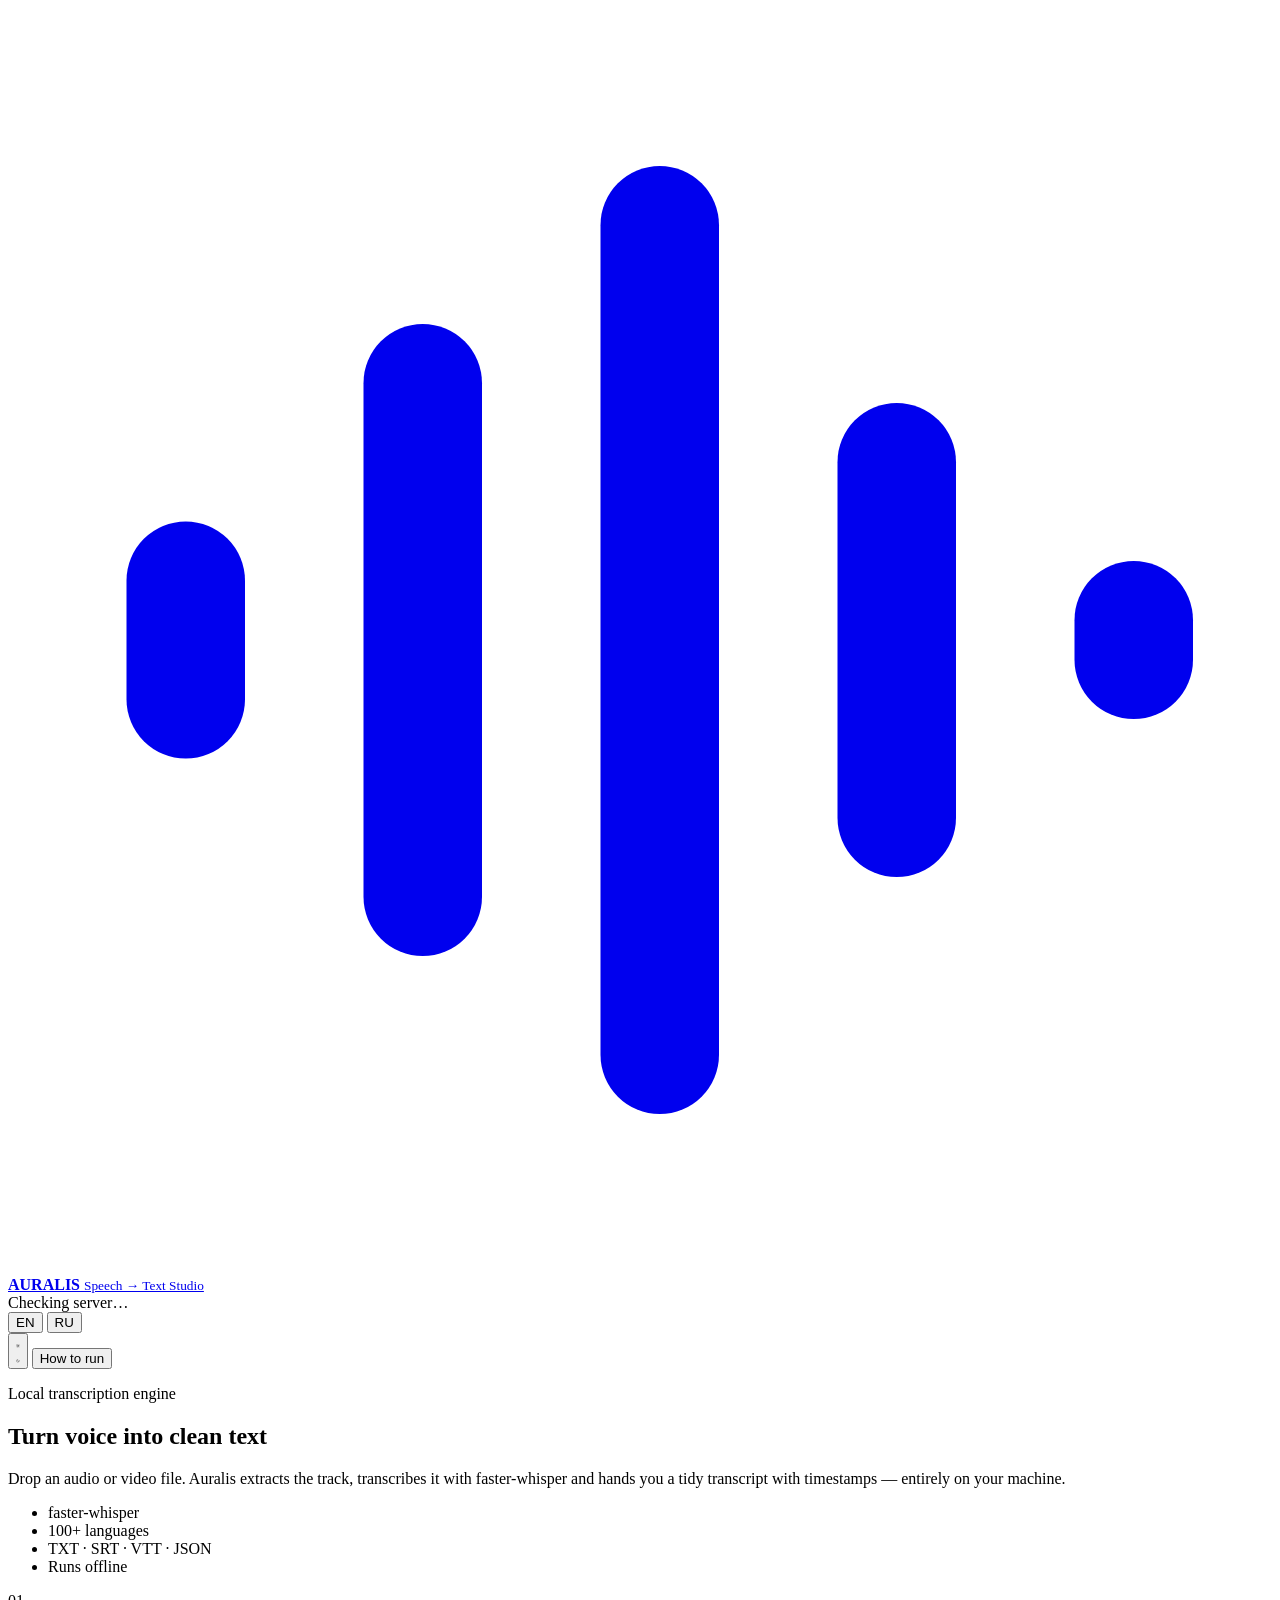
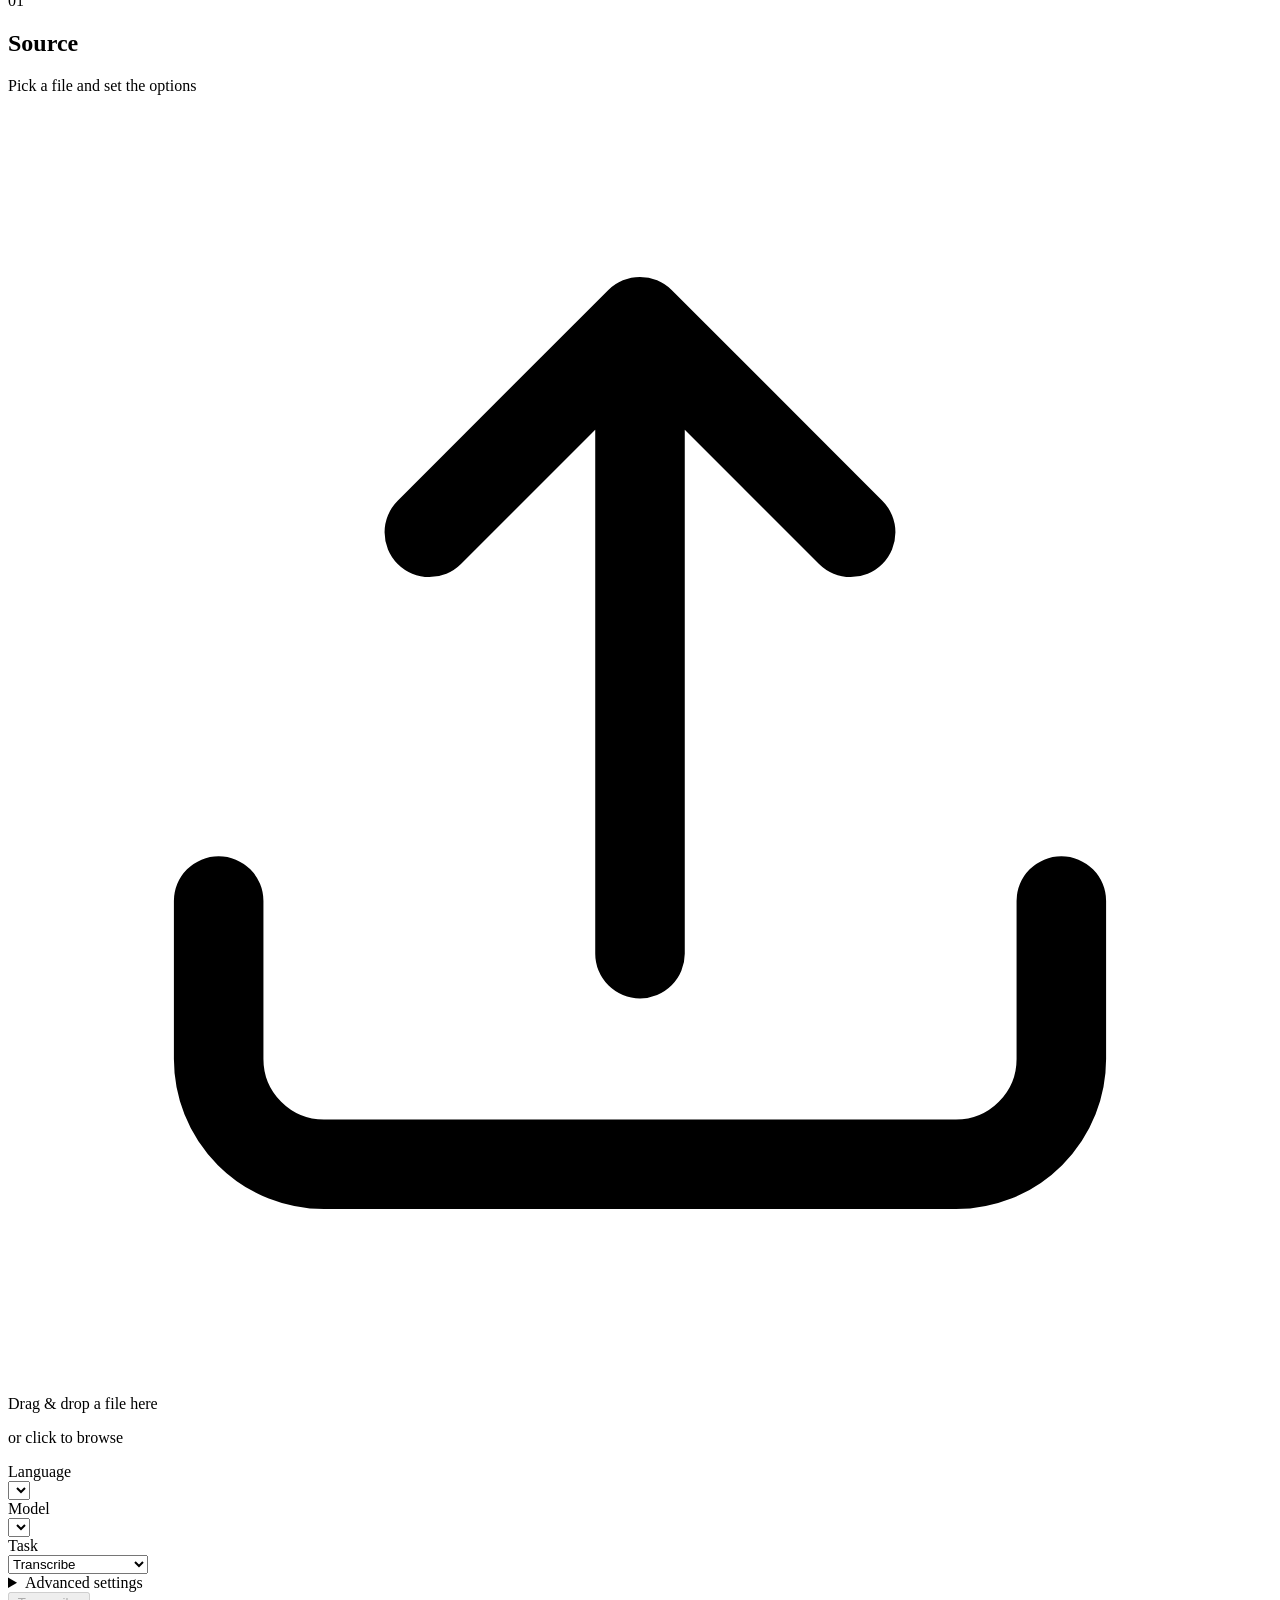
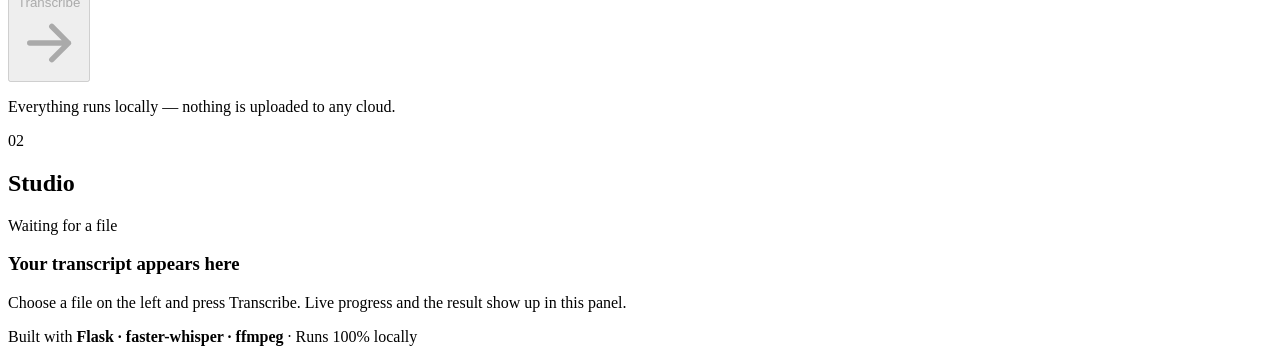
==== public/index.html @ 1bdb1c03 "Deployable layout: public/ static site + CORS + Dockerfile for the API - Move UI into public/ (index" ====
<!DOCTYPE html>
<html lang="en" data-theme="dark">
<head>
  <meta charset="utf-8">
  <meta name="viewport" content="width=device-width, initial-scale=1">
  <meta name="color-scheme" content="dark light">
  <meta name="description" content="Auralis — local audio & video to text studio powered by faster-whisper.">
  <title>Auralis · Speech → Text Studio</title>

  <link rel="icon" type="image/svg+xml" href="/favicon.svg">

  <link rel="preconnect" href="https://fonts.googleapis.com">
  <link rel="preconnect" href="https://fonts.gstatic.com" crossorigin>
  <link href="https://fonts.googleapis.com/css2?family=Sora:wght@400;500;600;700;800&family=Inter:wght@400;500;600&family=JetBrains+Mono:wght@400;500;600&display=swap" rel="stylesheet">

  <link rel="stylesheet" href="/css/styles.css">
</head>
<body>
  <!-- decorative background -->
  <div class="backdrop" aria-hidden="true">
    <div class="backdrop__aurora"></div>
    <div class="backdrop__grid"></div>
    <div class="backdrop__noise"></div>
  </div>

  <div class="app">
    <!-- ================= TOP BAR ================= -->
    <header class="topbar">
      <a class="brand" href="/" aria-label="Auralis home">
        <span class="brand__mark" aria-hidden="true">
          <svg viewBox="0 0 32 32" fill="none">
            <rect x="3"  y="13" width="3" height="6"  rx="1.5" fill="currentColor" class="eq e1"/>
            <rect x="9"  y="8"  width="3" height="16" rx="1.5" fill="currentColor" class="eq e2"/>
            <rect x="15" y="4"  width="3" height="24" rx="1.5" fill="currentColor" class="eq e3"/>
            <rect x="21" y="10" width="3" height="12" rx="1.5" fill="currentColor" class="eq e4"/>
            <rect x="27" y="14" width="3" height="4"  rx="1.5" fill="currentColor" class="eq e5"/>
          </svg>
        </span>
        <span class="brand__text">
          <strong>AURALIS</strong>
          <small data-i18n="brand.tag">Speech → Text Studio</small>
        </span>
      </a>

      <div class="topbar__right">
        <span class="status" id="statusPill" title="">
          <span class="status__dot" id="statusDot"></span>
          <span id="statusText" data-i18n="status.checking">Checking server…</span>
        </span>

        <div class="segment" role="group" aria-label="Interface language">
          <button type="button" class="segment__btn is-active" data-lang="en">EN</button>
          <button type="button" class="segment__btn" data-lang="ru">RU</button>
        </div>

        <button type="button" class="icon-btn" id="themeBtn" aria-label="Toggle theme" title="Theme">
          <svg viewBox="0 0 24 24" class="ico-sun" fill="none" stroke="currentColor" stroke-width="1.8" stroke-linecap="round" stroke-linejoin="round">
            <circle cx="12" cy="12" r="4"/><path d="M12 2v2M12 20v2M4.9 4.9l1.4 1.4M17.7 17.7l1.4 1.4M2 12h2M20 12h2M4.9 19.1l1.4-1.4M17.7 6.3l1.4-1.4"/>
          </svg>
          <svg viewBox="0 0 24 24" class="ico-moon" fill="none" stroke="currentColor" stroke-width="1.8" stroke-linecap="round" stroke-linejoin="round">
            <path d="M21 12.8A9 9 0 1 1 11.2 3a7 7 0 0 0 9.8 9.8z"/>
          </svg>
        </button>

        <button type="button" class="ghost-btn" id="helpBtn" data-i18n="action.help">How to run</button>
      </div>
    </header>

    <!-- ================= HERO ================= -->
    <section class="hero">
      <div class="hero__copy">
        <p class="hero__eyebrow" data-i18n="hero.eyebrow">Local transcription engine</p>
        <h1 class="hero__title">
          <span data-i18n="hero.line1">Turn voice into</span>
          <span class="grad" data-i18n="hero.line2">clean text</span>
        </h1>
        <p class="hero__sub" data-i18n="hero.sub">
          Drop an audio or video file. Auralis extracts the track, transcribes it with
          faster-whisper and hands you a tidy transcript with timestamps — entirely on
          your machine.
        </p>
      </div>
      <ul class="hero__tags">
        <li class="tag"><span class="tag__dot"></span><span data-i18n="hero.tag1">faster-whisper</span></li>
        <li class="tag"><span class="tag__dot"></span><span data-i18n="hero.tag2">100+ languages</span></li>
        <li class="tag"><span class="tag__dot"></span><span data-i18n="hero.tag3">TXT · SRT · VTT · JSON</span></li>
        <li class="tag"><span class="tag__dot"></span><span data-i18n="hero.tag4">Runs offline</span></li>
      </ul>
    </section>

    <!-- ================= WORKSPACE ================= -->
    <main class="workspace">
      <!-- ---------- SOURCE ---------- -->
      <section class="card card--source" aria-labelledby="sourceTitle">
        <div class="card__head">
          <span class="step-badge">01</span>
          <div>
            <h2 id="sourceTitle" data-i18n="source.title">Source</h2>
            <p class="card__sub" data-i18n="source.sub">Pick a file and set the options</p>
          </div>
        </div>

        <div class="dropzone" id="dropzone" role="button" tabindex="0"
             aria-label="Upload audio or video" data-i18n-aria="drop.aria">
          <div class="dropzone__icon" aria-hidden="true">
            <svg viewBox="0 0 24 24" fill="none" stroke="currentColor" stroke-width="1.7" stroke-linecap="round" stroke-linejoin="round">
              <path d="M12 16V4M12 4l-4 4M12 4l4 4"/>
              <path d="M4 15v3a2 2 0 0 0 2 2h12a2 2 0 0 0 2-2v-3"/>
            </svg>
          </div>
          <p class="dropzone__title" data-i18n="drop.title">Drag &amp; drop a file here</p>
          <p class="dropzone__hint" data-i18n="drop.hint">or click to browse</p>
          <p class="dropzone__formats" id="formatsLine"></p>
          <input type="file" id="fileInput" hidden>
        </div>

        <!-- file chip -->
        <div class="filechip" id="fileChip" hidden>
          <span class="filechip__ext" id="fileExt">FILE</span>
          <span class="filechip__meta">
            <strong id="fileName">—</strong>
            <small id="fileSize">—</small>
          </span>
          <button type="button" class="filechip__remove" id="fileRemove" aria-label="Remove file">×</button>
        </div>

        <!-- waveform preview (real client-side decode) -->
        <figure class="waveform" id="waveform" hidden>
          <canvas id="waveCanvas" height="72"></canvas>
          <figcaption id="waveCaption" data-i18n="wave.caption">Audio preview</figcaption>
        </figure>

        <!-- options -->
        <div class="options">
          <div class="field">
            <label for="langSelect" data-i18n="field.language">Language</label>
            <div class="select-wrap">
              <select id="langSelect" class="select"></select>
            </div>
          </div>

          <div class="field">
            <label for="modelSelect" data-i18n="field.model">Model</label>
            <div class="select-wrap">
              <select id="modelSelect" class="select"></select>
            </div>
          </div>

          <div class="field field--full">
            <label for="taskSelect" data-i18n="field.task">Task</label>
            <div class="select-wrap">
              <select id="taskSelect" class="select">
                <option value="transcribe" data-i18n="task.transcribe">Transcribe</option>
                <option value="translate" data-i18n="task.translate">Translate to English</option>
              </select>
            </div>
          </div>

          <details class="advanced" id="advanced">
            <summary data-i18n="field.advanced">Advanced settings</summary>
            <div class="advanced__body">
              <label class="switch">
                <input type="checkbox" id="optVad" checked>
                <span class="switch__ui" aria-hidden="true"></span>
                <span class="switch__label">
                  <strong data-i18n="opt.vad">Voice activity filter</strong>
                  <small data-i18n="opt.vadHint">Skip silence for cleaner results</small>
                </span>
              </label>

              <label class="switch">
                <input type="checkbox" id="optWords">
                <span class="switch__ui" aria-hidden="true"></span>
                <span class="switch__label">
                  <strong data-i18n="opt.words">Word-level timestamps</strong>
                  <small data-i18n="opt.wordsHint">Precise timing for each word</small>
                </span>
              </label>

              <div class="field field--full advanced__field">
                <label for="optBatch" data-i18n="opt.batch">Batch size</label>
                <div class="select-wrap">
                  <select id="optBatch" class="select">
                    <option value="16">16 · fastest</option>
                    <option value="8" selected>8 · balanced</option>
                    <option value="4">4 · light</option>
                    <option value="0" data-i18n="opt.batchOff">Off · sequential</option>
                  </select>
                </div>
                <small class="field__hint" data-i18n="opt.batchHint">Batched inference speeds up long files</small>
              </div>
            </div>
          </details>
        </div>

        <button type="button" class="btn btn--primary" id="startBtn" disabled>
          <span data-i18n="action.start">Transcribe</span>
          <svg viewBox="0 0 24 24" fill="none" stroke="currentColor" stroke-width="2" stroke-linecap="round" stroke-linejoin="round"><path d="M5 12h14M13 6l6 6-6 6"/></svg>
        </button>
        <p class="card__note" data-i18n="source.note">Everything runs locally — nothing is uploaded to any cloud.</p>
      </section>

      <!-- ---------- STUDIO ---------- -->
      <section class="card card--studio" aria-labelledby="studioTitle">
        <div class="card__head">
          <span class="step-badge">02</span>
          <div>
            <h2 id="studioTitle" data-i18n="studio.title">Studio</h2>
            <p class="card__sub" id="studioSub" data-i18n="studio.idle">Waiting for a file</p>
          </div>
          <span class="card__badge" id="langBadge" hidden></span>
        </div>

        <!-- empty state -->
        <div class="state state--empty" id="stateEmpty">
          <div class="bars" aria-hidden="true"><i></i><i></i><i></i><i></i><i></i><i></i><i></i><i></i><i></i></div>
          <h3 data-i18n="empty.title">Your transcript appears here</h3>
          <p data-i18n="empty.sub">Choose a file on the left and press Transcribe. Live progress and the result show up in this panel.</p>
        </div>

        <!-- progress state -->
        <div class="state state--progress" id="stateProgress" hidden>
          <div class="stepper" id="stepper">
            <div class="stepper__item" data-stage="extracting">
              <span class="stepper__dot"></span><span data-i18n="step.extract">Extract audio</span>
            </div>
            <div class="stepper__item" data-stage="loading">
              <span class="stepper__dot"></span><span data-i18n="step.load">Load model</span>
            </div>
            <div class="stepper__item" data-stage="transcribing">
              <span class="stepper__dot"></span><span data-i18n="step.transcribe">Transcribe</span>
            </div>
          </div>

          <div class="progress__head">
            <span class="progress__pct" id="progressPct">0<small>%</small></span>
            <span class="progress__status" id="progressStatus">…</span>
          </div>
          <div class="progress__bar"><span id="progressFill"></span></div>

          <div class="progress__meta" id="progressMeta"></div>

          <div class="live" aria-hidden="true"><i></i><i></i><i></i><i></i><i></i><i></i><i></i><i></i><i></i><i></i><i></i><i></i></div>

          <button type="button" class="btn btn--danger" id="cancelBtn">
            <svg viewBox="0 0 24 24" fill="none" stroke="currentColor" stroke-width="2" stroke-linecap="round"><path d="M6 6l12 12M18 6L6 18"/></svg>
            <span data-i18n="action.cancel">Cancel</span>
          </button>
        </div>

        <!-- error state -->
        <div class="state state--error" id="stateError" hidden>
          <div class="state__icon" aria-hidden="true">
            <svg viewBox="0 0 24 24" fill="none" stroke="currentColor" stroke-width="1.8" stroke-linecap="round" stroke-linejoin="round">
              <path d="M12 9v4M12 17h.01"/><path d="M10.3 3.9 1.8 18a2 2 0 0 0 1.7 3h17a2 2 0 0 0 1.7-3L13.7 3.9a2 2 0 0 0-3.4 0z"/>
            </svg>
          </div>
          <h3 data-i18n="err.title">Something went wrong</h3>
          <p id="errorMessage">—</p>
          <details class="error__details" id="errorDetails" hidden>
            <summary data-i18n="err.details">Technical details</summary>
            <pre id="errorDetail"></pre>
          </details>
          <button type="button" class="btn btn--ghost" id="retryBtn">
            <svg viewBox="0 0 24 24" fill="none" stroke="currentColor" stroke-width="2" stroke-linecap="round" stroke-linejoin="round"><path d="M3 12a9 9 0 1 0 3-6.7L3 8"/><path d="M3 3v5h5"/></svg>
            <span data-i18n="action.retry">Try again</span>
          </button>
        </div>

        <!-- result state -->
        <div class="state state--result" id="stateResult" hidden>
          <div class="result__stats" id="resultStats"></div>

          <div class="tabs" role="tablist">
            <button type="button" class="tab is-active" role="tab" data-tab="text" data-i18n="tab.text">Text</button>
            <button type="button" class="tab" role="tab" data-tab="timeline" data-i18n="tab.timeline">Timeline</button>
          </div>

          <div class="tabpanes">
            <div class="pane" id="paneText" role="tabpanel"><div class="transcript" id="transcriptText"></div></div>
            <div class="pane" id="paneTimeline" role="tabpanel" hidden><div class="timeline" id="transcriptTimeline"></div></div>
          </div>

          <div class="result__actions">
            <button type="button" class="btn btn--primary" id="copyBtn">
              <svg viewBox="0 0 24 24" fill="none" stroke="currentColor" stroke-width="1.9" stroke-linecap="round" stroke-linejoin="round"><rect x="9" y="9" width="11" height="11" rx="2.5"/><path d="M5 15V5a2 2 0 0 1 2-2h10"/></svg>
              <span data-i18n="action.copy">Copy text</span>
            </button>

            <div class="menu" id="downloadMenu">
              <button type="button" class="btn btn--outline" id="downloadBtn" aria-expanded="false" aria-haspopup="true">
                <svg viewBox="0 0 24 24" fill="none" stroke="currentColor" stroke-width="1.9" stroke-linecap="round" stroke-linejoin="round"><path d="M12 3v12M12 15l-4-4M12 15l4-4"/><path d="M4 17v2a2 2 0 0 0 2 2h12a2 2 0 0 0 2-2v-2"/></svg>
                <span data-i18n="action.download">Download</span>
                <svg class="menu__caret" viewBox="0 0 24 24" fill="none" stroke="currentColor" stroke-width="2" stroke-linecap="round" stroke-linejoin="round"><path d="M6 9l6 6 6-6"/></svg>
              </button>
              <div class="menu__list" role="menu" id="downloadList">
                <button type="button" class="menu__item" data-format="txt" role="menuitem"><span>TXT</span><small data-i18n="fmt.txt">Plain text</small></button>
                <button type="button" class="menu__item" data-format="srt" role="menuitem"><span>SRT</span><small data-i18n="fmt.srt">Subtitles</small></button>
                <button type="button" class="menu__item" data-format="vtt" role="menuitem"><span>VTT</span><small data-i18n="fmt.vtt">Web subtitles</small></button>
                <button type="button" class="menu__item" data-format="json" role="menuitem"><span>JSON</span><small data-i18n="fmt.json">Full data</small></button>
              </div>
            </div>

            <button type="button" class="btn btn--ghost" id="newBtn">
              <svg viewBox="0 0 24 24" fill="none" stroke="currentColor" stroke-width="1.9" stroke-linecap="round" stroke-linejoin="round"><path d="M12 5v14M5 12h14"/></svg>
              <span data-i18n="action.new">New file</span>
            </button>
          </div>
        </div>
      </section>
    </main>

    <footer class="footer">
      <span data-i18n="footer.built">Built with</span>
      <strong>Flask · faster-whisper · ffmpeg</strong>
      <span class="footer__sep">·</span>
      <span data-i18n="footer.local">Runs 100% locally</span>
    </footer>
  </div>

  <!-- toasts -->
  <div class="toasts" id="toasts" aria-live="polite" aria-atomic="false"></div>

  <!-- help modal -->
  <div class="modal" id="helpModal" hidden>
    <div class="modal__overlay" data-close></div>
    <div class="modal__card" role="dialog" aria-modal="true" aria-labelledby="helpTitle">
      <div class="modal__head">
        <h3 id="helpTitle" data-i18n="help.title">Quick start</h3>
        <button type="button" class="icon-btn" data-close aria-label="Close">×</button>
      </div>
      <div class="modal__body">
        <h4 data-i18n="help.reqTitle">Requirements</h4>
        <p data-i18n="help.req">Python 3.9+ and ffmpeg available on PATH.</p>

        <h4 data-i18n="help.installTitle">1 · Install dependencies</h4>
        <pre><code>pip install -r requirements.txt</code></pre>

        <h4 data-i18n="help.ffmpegTitle">2 · Install ffmpeg</h4>
        <pre><code>Windows : https://www.gyan.dev/ffmpeg/builds/
macOS   : brew install ffmpeg
Linux   : sudo apt install ffmpeg</code></pre>

        <h4 data-i18n="help.runTitle">3 · Run</h4>
        <pre><code>python app.py</code></pre>
        <p data-i18n="help.run">Then open http://127.0.0.1:5000 in your browser. You can also run app.py directly from PyCharm.</p>

        <h4 data-i18n="help.notesTitle">Notes</h4>
        <p data-i18n="help.notes">The Whisper model downloads automatically on first use. large-v3 is the most accurate but the heaviest. Set AURALIS_DEVICE=cuda to use a GPU.</p>
      </div>
    </div>
  </div>

  <script>
    // Auralis client configuration.
    //   ""          -> same server as the frontend (local run: python app.py)
    //   "https://…" -> your remote Flask API when the UI is hosted on
    //                  Cloudflare Pages (see README → Deployment)
    window.AURALIS = { apiBase: "" };
  </script>
  <script src="/js/app.js"></script>
</body>
</html>
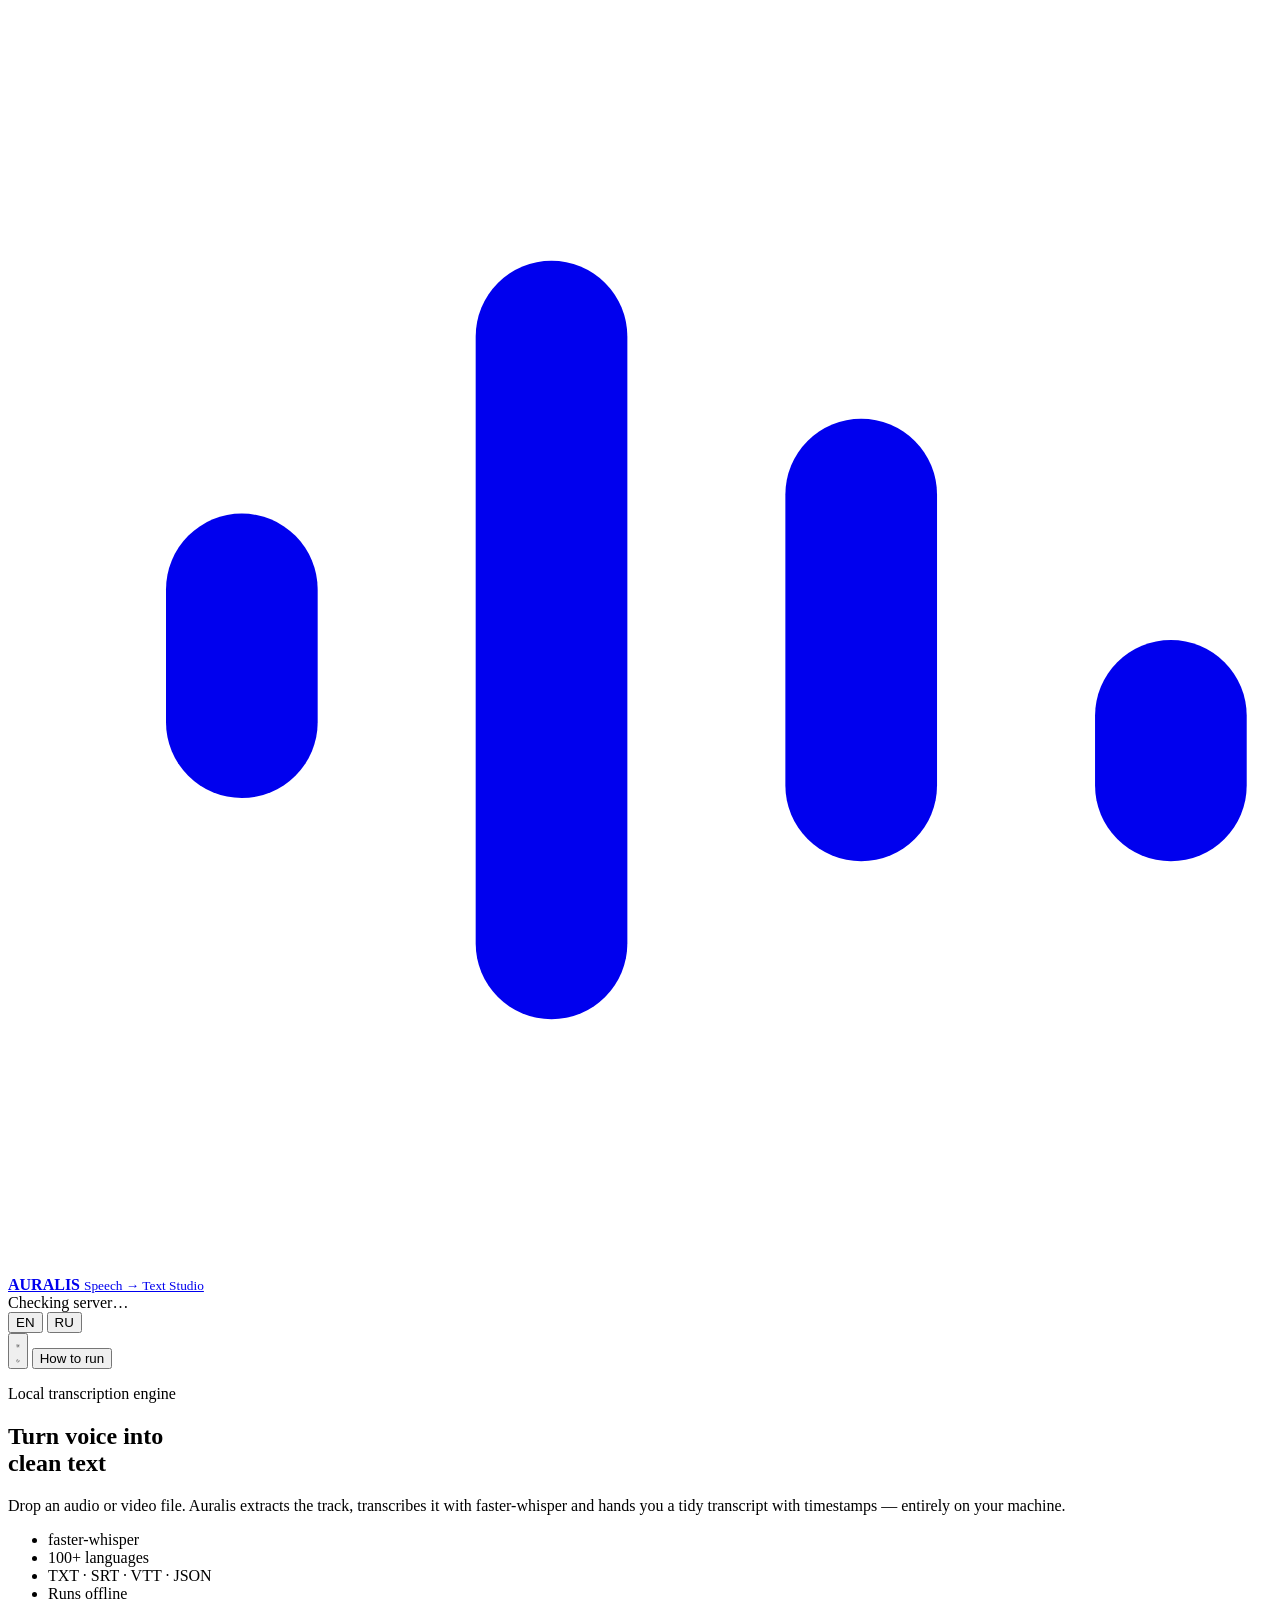
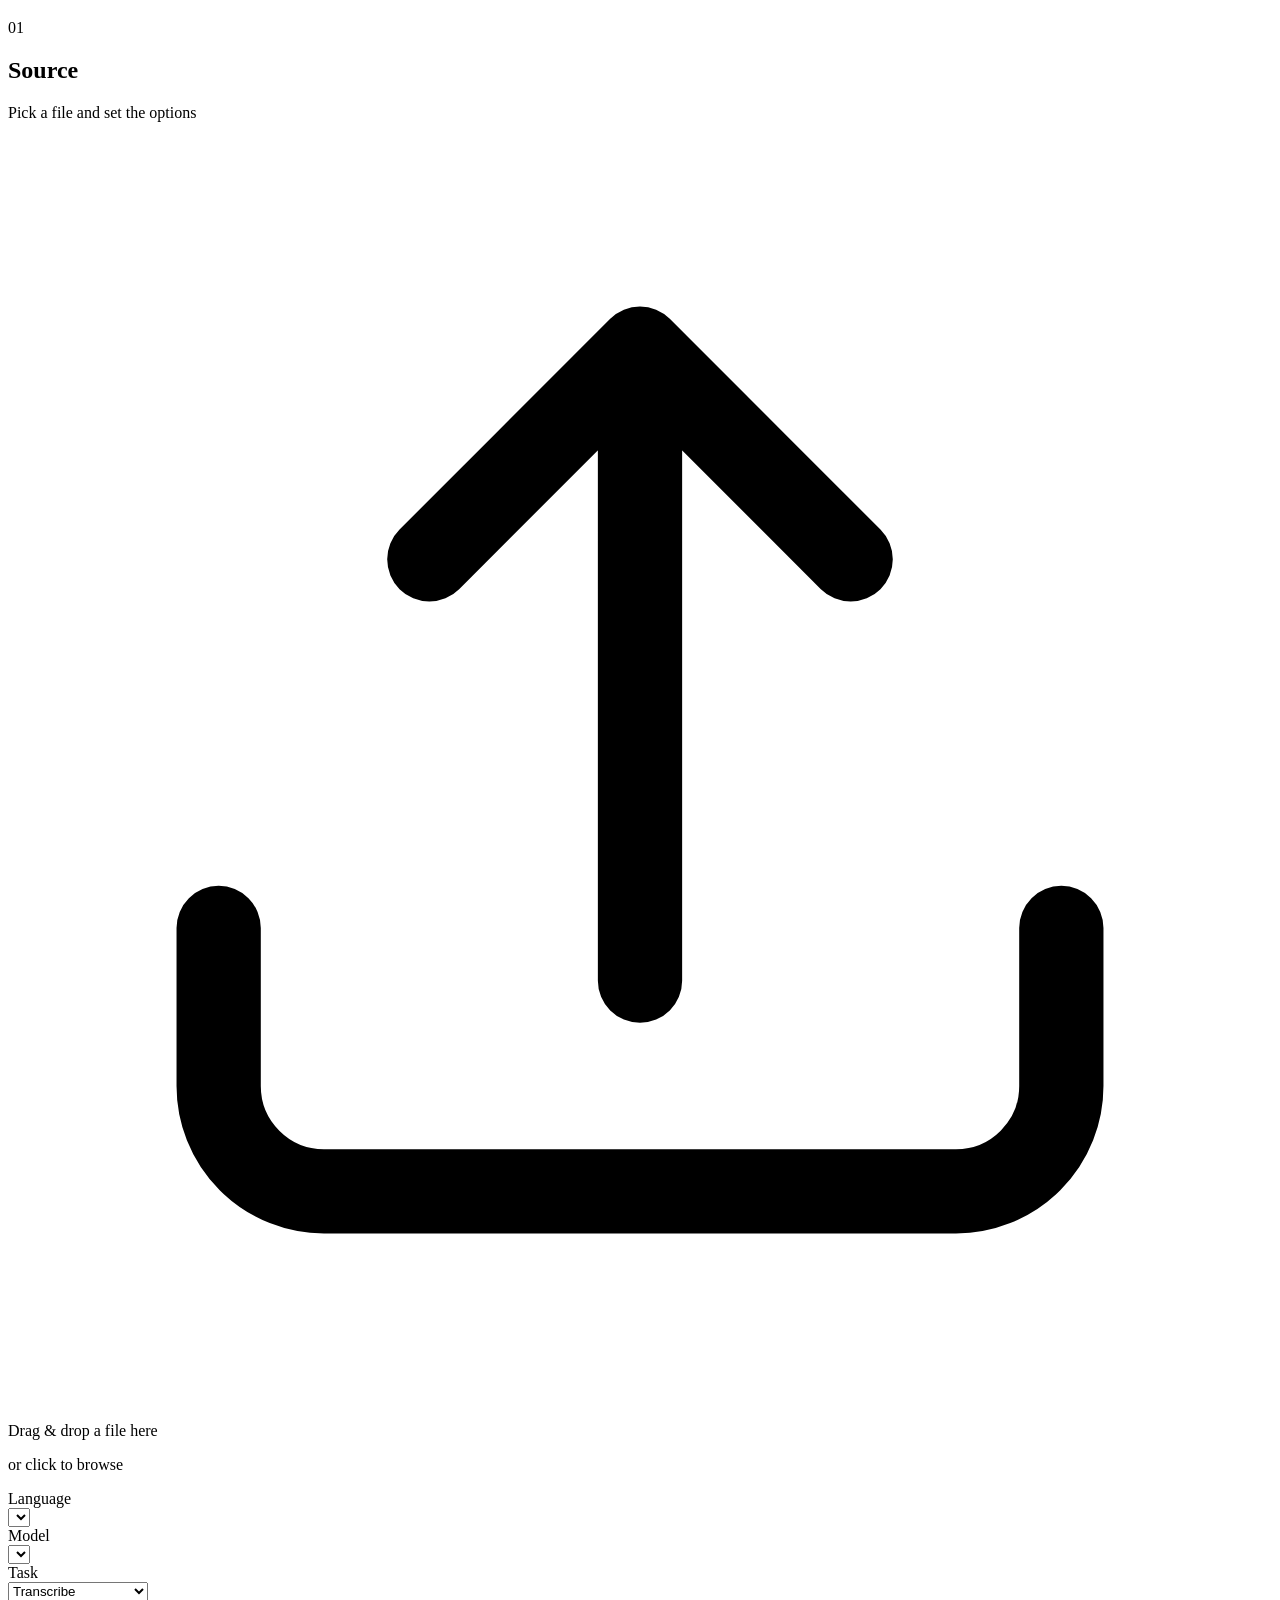
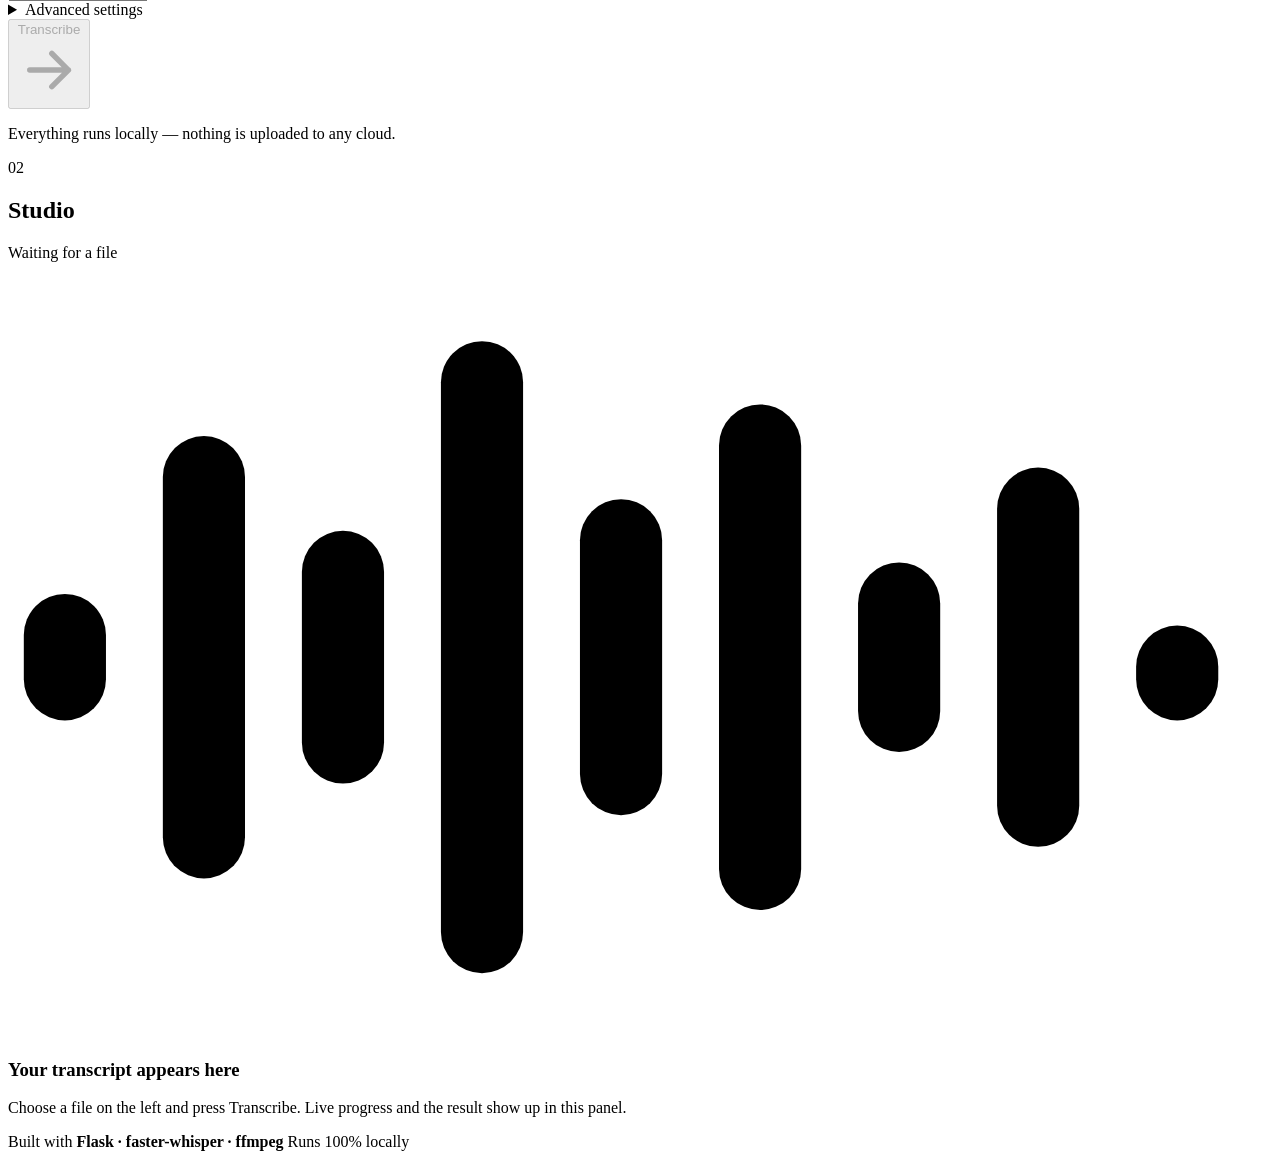
==== commit 77c8e1e7: "Redesign: from neon-glow template to a quiet studio product Replace the aurora/glassmorphism/gradien" ====
--- a/public/index.html
+++ b/public/index.html
@@ -11,310 +11,324 @@
 
   <link rel="preconnect" href="https://fonts.googleapis.com">
   <link rel="preconnect" href="https://fonts.gstatic.com" crossorigin>
-  <link href="https://fonts.googleapis.com/css2?family=Sora:wght@400;500;600;700;800&family=Inter:wght@400;500;600&family=JetBrains+Mono:wght@400;500;600&display=swap" rel="stylesheet">
+  <link href="https://fonts.googleapis.com/css2?family=Instrument+Sans:ital,wght@0,400;0,500;0,600;0,700;1,400&family=Instrument+Serif:ital@0;1&family=IBM+Plex+Mono:wght@400;500;600&display=swap" rel="stylesheet">
 
   <link rel="stylesheet" href="/css/styles.css">
 </head>
 <body>
-  <!-- decorative background -->
-  <div class="backdrop" aria-hidden="true">
-    <div class="backdrop__aurora"></div>
-    <div class="backdrop__grid"></div>
-    <div class="backdrop__noise"></div>
-  </div>
-
-  <div class="app">
+  <div class="page">
+
     <!-- ================= TOP BAR ================= -->
     <header class="topbar">
-      <a class="brand" href="/" aria-label="Auralis home">
-        <span class="brand__mark" aria-hidden="true">
-          <svg viewBox="0 0 32 32" fill="none">
-            <rect x="3"  y="13" width="3" height="6"  rx="1.5" fill="currentColor" class="eq e1"/>
-            <rect x="9"  y="8"  width="3" height="16" rx="1.5" fill="currentColor" class="eq e2"/>
-            <rect x="15" y="4"  width="3" height="24" rx="1.5" fill="currentColor" class="eq e3"/>
-            <rect x="21" y="10" width="3" height="12" rx="1.5" fill="currentColor" class="eq e4"/>
-            <rect x="27" y="14" width="3" height="4"  rx="1.5" fill="currentColor" class="eq e5"/>
-          </svg>
-        </span>
-        <span class="brand__text">
-          <strong>AURALIS</strong>
-          <small data-i18n="brand.tag">Speech → Text Studio</small>
-        </span>
-      </a>
-
-      <div class="topbar__right">
-        <span class="status" id="statusPill" title="">
-          <span class="status__dot" id="statusDot"></span>
-          <span id="statusText" data-i18n="status.checking">Checking server…</span>
-        </span>
-
-        <div class="segment" role="group" aria-label="Interface language">
-          <button type="button" class="segment__btn is-active" data-lang="en">EN</button>
-          <button type="button" class="segment__btn" data-lang="ru">RU</button>
+      <div class="wrap topbar__inner">
+        <a class="brand" href="/" aria-label="Auralis home">
+          <span class="brand__mark" aria-hidden="true">
+            <svg viewBox="0 0 20 20" fill="currentColor">
+              <rect x="2.5"  y="8"  width="2.4" height="4.5" rx="1.2"/>
+              <rect x="7.4"  y="4"  width="2.4" height="12"  rx="1.2"/>
+              <rect x="12.3" y="6.5" width="2.4" height="7"  rx="1.2"/>
+              <rect x="17.2" y="10" width="2.4" height="3.5" rx="1.2"/>
+            </svg>
+          </span>
+          <span class="brand__text">
+            <strong>AURALIS</strong>
+            <small data-i18n="brand.tag">Speech → Text Studio</small>
+          </span>
+        </a>
+
+        <div class="topbar__right">
+          <span class="status" id="statusPill" title="">
+            <span class="status__dot" id="statusDot"></span>
+            <span id="statusText" data-i18n="status.checking">Checking server…</span>
+          </span>
+
+          <div class="segment" role="group" aria-label="Interface language">
+            <button type="button" class="segment__btn is-active" data-lang="en">EN</button>
+            <button type="button" class="segment__btn" data-lang="ru">RU</button>
+          </div>
+
+          <button type="button" class="icon-btn" id="themeBtn" aria-label="Toggle theme" title="Theme">
+            <svg viewBox="0 0 24 24" class="ico-sun" fill="none" stroke="currentColor" stroke-width="1.8" stroke-linecap="round" stroke-linejoin="round">
+              <circle cx="12" cy="12" r="4"/><path d="M12 2v2M12 20v2M4.9 4.9l1.4 1.4M17.7 17.7l1.4 1.4M2 12h2M20 12h2M4.9 19.1l1.4-1.4M17.7 6.3l1.4-1.4"/>
+            </svg>
+            <svg viewBox="0 0 24 24" class="ico-moon" fill="none" stroke="currentColor" stroke-width="1.8" stroke-linecap="round" stroke-linejoin="round">
+              <path d="M21 12.8A9 9 0 1 1 11.2 3a7 7 0 0 0 9.8 9.8z"/>
+            </svg>
+          </button>
+
+          <button type="button" class="link-btn" id="helpBtn" data-i18n="action.help">How to run</button>
         </div>
-
-        <button type="button" class="icon-btn" id="themeBtn" aria-label="Toggle theme" title="Theme">
-          <svg viewBox="0 0 24 24" class="ico-sun" fill="none" stroke="currentColor" stroke-width="1.8" stroke-linecap="round" stroke-linejoin="round">
-            <circle cx="12" cy="12" r="4"/><path d="M12 2v2M12 20v2M4.9 4.9l1.4 1.4M17.7 17.7l1.4 1.4M2 12h2M20 12h2M4.9 19.1l1.4-1.4M17.7 6.3l1.4-1.4"/>
-          </svg>
-          <svg viewBox="0 0 24 24" class="ico-moon" fill="none" stroke="currentColor" stroke-width="1.8" stroke-linecap="round" stroke-linejoin="round">
-            <path d="M21 12.8A9 9 0 1 1 11.2 3a7 7 0 0 0 9.8 9.8z"/>
-          </svg>
-        </button>
-
-        <button type="button" class="ghost-btn" id="helpBtn" data-i18n="action.help">How to run</button>
       </div>
     </header>
 
-    <!-- ================= HERO ================= -->
-    <section class="hero">
-      <div class="hero__copy">
+    <main class="wrap">
+
+      <!-- ================= HERO ================= -->
+      <section class="hero">
         <p class="hero__eyebrow" data-i18n="hero.eyebrow">Local transcription engine</p>
         <h1 class="hero__title">
-          <span data-i18n="hero.line1">Turn voice into</span>
-          <span class="grad" data-i18n="hero.line2">clean text</span>
+          <span data-i18n="hero.line1">Turn voice into</span><br>
+          <span class="mark" data-i18n="hero.line2">clean text</span>
         </h1>
         <p class="hero__sub" data-i18n="hero.sub">
-          Drop an audio or video file. Auralis extracts the track, transcribes it with
-          faster-whisper and hands you a tidy transcript with timestamps — entirely on
-          your machine.
+          Drop an audio or video file. Auralis extracts the track, transcribes it
+          with faster-whisper and hands you a tidy transcript with timestamps —
+          entirely on your machine.
         </p>
-      </div>
-      <ul class="hero__tags">
-        <li class="tag"><span class="tag__dot"></span><span data-i18n="hero.tag1">faster-whisper</span></li>
-        <li class="tag"><span class="tag__dot"></span><span data-i18n="hero.tag2">100+ languages</span></li>
-        <li class="tag"><span class="tag__dot"></span><span data-i18n="hero.tag3">TXT · SRT · VTT · JSON</span></li>
-        <li class="tag"><span class="tag__dot"></span><span data-i18n="hero.tag4">Runs offline</span></li>
-      </ul>
-    </section>
-
-    <!-- ================= WORKSPACE ================= -->
-    <main class="workspace">
-      <!-- ---------- SOURCE ---------- -->
-      <section class="card card--source" aria-labelledby="sourceTitle">
-        <div class="card__head">
-          <span class="step-badge">01</span>
-          <div>
-            <h2 id="sourceTitle" data-i18n="source.title">Source</h2>
-            <p class="card__sub" data-i18n="source.sub">Pick a file and set the options</p>
-          </div>
-        </div>
-
-        <div class="dropzone" id="dropzone" role="button" tabindex="0"
-             aria-label="Upload audio or video" data-i18n-aria="drop.aria">
-          <div class="dropzone__icon" aria-hidden="true">
-            <svg viewBox="0 0 24 24" fill="none" stroke="currentColor" stroke-width="1.7" stroke-linecap="round" stroke-linejoin="round">
-              <path d="M12 16V4M12 4l-4 4M12 4l4 4"/>
-              <path d="M4 15v3a2 2 0 0 0 2 2h12a2 2 0 0 0 2-2v-3"/>
-            </svg>
-          </div>
-          <p class="dropzone__title" data-i18n="drop.title">Drag &amp; drop a file here</p>
-          <p class="dropzone__hint" data-i18n="drop.hint">or click to browse</p>
-          <p class="dropzone__formats" id="formatsLine"></p>
-          <input type="file" id="fileInput" hidden>
-        </div>
-
-        <!-- file chip -->
-        <div class="filechip" id="fileChip" hidden>
-          <span class="filechip__ext" id="fileExt">FILE</span>
-          <span class="filechip__meta">
-            <strong id="fileName">—</strong>
-            <small id="fileSize">—</small>
-          </span>
-          <button type="button" class="filechip__remove" id="fileRemove" aria-label="Remove file">×</button>
-        </div>
-
-        <!-- waveform preview (real client-side decode) -->
-        <figure class="waveform" id="waveform" hidden>
-          <canvas id="waveCanvas" height="72"></canvas>
-          <figcaption id="waveCaption" data-i18n="wave.caption">Audio preview</figcaption>
-        </figure>
-
-        <!-- options -->
-        <div class="options">
-          <div class="field">
-            <label for="langSelect" data-i18n="field.language">Language</label>
-            <div class="select-wrap">
-              <select id="langSelect" class="select"></select>
-            </div>
-          </div>
-
-          <div class="field">
-            <label for="modelSelect" data-i18n="field.model">Model</label>
-            <div class="select-wrap">
-              <select id="modelSelect" class="select"></select>
-            </div>
-          </div>
-
-          <div class="field field--full">
-            <label for="taskSelect" data-i18n="field.task">Task</label>
-            <div class="select-wrap">
-              <select id="taskSelect" class="select">
-                <option value="transcribe" data-i18n="task.transcribe">Transcribe</option>
-                <option value="translate" data-i18n="task.translate">Translate to English</option>
-              </select>
-            </div>
-          </div>
-
-          <details class="advanced" id="advanced">
-            <summary data-i18n="field.advanced">Advanced settings</summary>
-            <div class="advanced__body">
-              <label class="switch">
-                <input type="checkbox" id="optVad" checked>
-                <span class="switch__ui" aria-hidden="true"></span>
-                <span class="switch__label">
-                  <strong data-i18n="opt.vad">Voice activity filter</strong>
-                  <small data-i18n="opt.vadHint">Skip silence for cleaner results</small>
-                </span>
-              </label>
-
-              <label class="switch">
-                <input type="checkbox" id="optWords">
-                <span class="switch__ui" aria-hidden="true"></span>
-                <span class="switch__label">
-                  <strong data-i18n="opt.words">Word-level timestamps</strong>
-                  <small data-i18n="opt.wordsHint">Precise timing for each word</small>
-                </span>
-              </label>
-
-              <div class="field field--full advanced__field">
-                <label for="optBatch" data-i18n="opt.batch">Batch size</label>
-                <div class="select-wrap">
-                  <select id="optBatch" class="select">
-                    <option value="16">16 · fastest</option>
-                    <option value="8" selected>8 · balanced</option>
-                    <option value="4">4 · light</option>
-                    <option value="0" data-i18n="opt.batchOff">Off · sequential</option>
-                  </select>
+        <ul class="hero__facts">
+          <li data-i18n="hero.tag1">faster-whisper</li>
+          <li data-i18n="hero.tag2">100+ languages</li>
+          <li data-i18n="hero.tag3">TXT · SRT · VTT · JSON</li>
+          <li data-i18n="hero.tag4">Runs offline</li>
+        </ul>
+      </section>
+
+      <!-- ================= WORKSPACE ================= -->
+      <div class="workspace">
+
+        <!-- ---------- SOURCE ---------- -->
+        <section class="card card--source" aria-labelledby="sourceTitle">
+          <div class="card__head">
+            <span class="step-badge">01</span>
+            <div>
+              <h2 id="sourceTitle" data-i18n="source.title">Source</h2>
+              <p class="card__sub" data-i18n="source.sub">Pick a file and set the options</p>
+            </div>
+          </div>
+
+          <div class="dropzone" id="dropzone" role="button" tabindex="0"
+               aria-label="Upload audio or video" data-i18n-aria="drop.aria">
+            <span class="dropzone__icon" aria-hidden="true">
+              <svg viewBox="0 0 24 24" fill="none" stroke="currentColor" stroke-width="1.6" stroke-linecap="round" stroke-linejoin="round">
+                <path d="M12 16V4M12 4l-4 4M12 4l4 4"/>
+                <path d="M4 15v3a2 2 0 0 0 2 2h12a2 2 0 0 0 2-2v-3"/>
+              </svg>
+            </span>
+            <p class="dropzone__title" data-i18n="drop.title">Drag &amp; drop a file here</p>
+            <p class="dropzone__hint" data-i18n="drop.hint">or click to browse</p>
+            <p class="dropzone__formats" id="formatsLine"></p>
+            <input type="file" id="fileInput" hidden>
+          </div>
+
+          <!-- selected file -->
+          <div class="filechip" id="fileChip" hidden>
+            <span class="filechip__ext" id="fileExt">FILE</span>
+            <span class="filechip__meta">
+              <strong id="fileName">—</strong>
+              <small id="fileSize">—</small>
+            </span>
+            <button type="button" class="filechip__remove" id="fileRemove" aria-label="Remove file">×</button>
+          </div>
+
+          <!-- real client-side waveform -->
+          <figure class="waveform" id="waveform" hidden>
+            <canvas id="waveCanvas" height="64"></canvas>
+            <figcaption id="waveCaption" data-i18n="wave.caption">Audio preview — waveform</figcaption>
+          </figure>
+
+          <!-- options -->
+          <div class="options">
+            <div class="field">
+              <label for="langSelect" data-i18n="field.language">Language</label>
+              <div class="select-wrap">
+                <select id="langSelect" class="select"></select>
+              </div>
+            </div>
+
+            <div class="field">
+              <label for="modelSelect" data-i18n="field.model">Model</label>
+              <div class="select-wrap">
+                <select id="modelSelect" class="select"></select>
+              </div>
+            </div>
+
+            <div class="field field--full">
+              <label for="taskSelect" data-i18n="field.task">Task</label>
+              <div class="select-wrap">
+                <select id="taskSelect" class="select">
+                  <option value="transcribe" data-i18n="task.transcribe">Transcribe</option>
+                  <option value="translate" data-i18n="task.translate">Translate to English</option>
+                </select>
+              </div>
+            </div>
+
+            <details class="advanced" id="advanced">
+              <summary data-i18n="field.advanced">Advanced settings</summary>
+              <div class="advanced__body">
+                <label class="switch">
+                  <input type="checkbox" id="optVad" checked>
+                  <span class="switch__ui" aria-hidden="true"></span>
+                  <span class="switch__label">
+                    <strong data-i18n="opt.vad">Voice activity filter</strong>
+                    <small data-i18n="opt.vadHint">Skip silence for cleaner results</small>
+                  </span>
+                </label>
+
+                <label class="switch">
+                  <input type="checkbox" id="optWords">
+                  <span class="switch__ui" aria-hidden="true"></span>
+                  <span class="switch__label">
+                    <strong data-i18n="opt.words">Word-level timestamps</strong>
+                    <small data-i18n="opt.wordsHint">Precise timing for each word</small>
+                  </span>
+                </label>
+
+                <div class="field advanced__field">
+                  <label for="optBatch" data-i18n="opt.batch">Batch size</label>
+                  <div class="select-wrap">
+                    <select id="optBatch" class="select">
+                      <option value="16">16 · fastest</option>
+                      <option value="8" selected>8 · balanced</option>
+                      <option value="4">4 · light</option>
+                      <option value="0" data-i18n="opt.batchOff">Off · sequential</option>
+                    </select>
+                  </div>
                 </div>
-                <small class="field__hint" data-i18n="opt.batchHint">Batched inference speeds up long files</small>
-              </div>
-            </div>
-          </details>
-        </div>
-
-        <button type="button" class="btn btn--primary" id="startBtn" disabled>
-          <span data-i18n="action.start">Transcribe</span>
-          <svg viewBox="0 0 24 24" fill="none" stroke="currentColor" stroke-width="2" stroke-linecap="round" stroke-linejoin="round"><path d="M5 12h14M13 6l6 6-6 6"/></svg>
-        </button>
-        <p class="card__note" data-i18n="source.note">Everything runs locally — nothing is uploaded to any cloud.</p>
-      </section>
-
-      <!-- ---------- STUDIO ---------- -->
-      <section class="card card--studio" aria-labelledby="studioTitle">
-        <div class="card__head">
-          <span class="step-badge">02</span>
-          <div>
-            <h2 id="studioTitle" data-i18n="studio.title">Studio</h2>
-            <p class="card__sub" id="studioSub" data-i18n="studio.idle">Waiting for a file</p>
-          </div>
-          <span class="card__badge" id="langBadge" hidden></span>
-        </div>
-
-        <!-- empty state -->
-        <div class="state state--empty" id="stateEmpty">
-          <div class="bars" aria-hidden="true"><i></i><i></i><i></i><i></i><i></i><i></i><i></i><i></i><i></i></div>
-          <h3 data-i18n="empty.title">Your transcript appears here</h3>
-          <p data-i18n="empty.sub">Choose a file on the left and press Transcribe. Live progress and the result show up in this panel.</p>
-        </div>
-
-        <!-- progress state -->
-        <div class="state state--progress" id="stateProgress" hidden>
-          <div class="stepper" id="stepper">
-            <div class="stepper__item" data-stage="extracting">
-              <span class="stepper__dot"></span><span data-i18n="step.extract">Extract audio</span>
-            </div>
-            <div class="stepper__item" data-stage="loading">
-              <span class="stepper__dot"></span><span data-i18n="step.load">Load model</span>
-            </div>
-            <div class="stepper__item" data-stage="transcribing">
-              <span class="stepper__dot"></span><span data-i18n="step.transcribe">Transcribe</span>
-            </div>
-          </div>
-
-          <div class="progress__head">
-            <span class="progress__pct" id="progressPct">0<small>%</small></span>
-            <span class="progress__status" id="progressStatus">…</span>
-          </div>
-          <div class="progress__bar"><span id="progressFill"></span></div>
-
-          <div class="progress__meta" id="progressMeta"></div>
-
-          <div class="live" aria-hidden="true"><i></i><i></i><i></i><i></i><i></i><i></i><i></i><i></i><i></i><i></i><i></i><i></i></div>
-
-          <button type="button" class="btn btn--danger" id="cancelBtn">
-            <svg viewBox="0 0 24 24" fill="none" stroke="currentColor" stroke-width="2" stroke-linecap="round"><path d="M6 6l12 12M18 6L6 18"/></svg>
-            <span data-i18n="action.cancel">Cancel</span>
+              </div>
+            </details>
+          </div>
+
+          <button type="button" class="btn btn--primary btn--wide" id="startBtn" disabled>
+            <span data-i18n="action.start">Transcribe</span>
+            <svg viewBox="0 0 24 24" fill="none" stroke="currentColor" stroke-width="2" stroke-linecap="round" stroke-linejoin="round"><path d="M5 12h14M13 6l6 6-6 6"/></svg>
           </button>
-        </div>
-
-        <!-- error state -->
-        <div class="state state--error" id="stateError" hidden>
-          <div class="state__icon" aria-hidden="true">
-            <svg viewBox="0 0 24 24" fill="none" stroke="currentColor" stroke-width="1.8" stroke-linecap="round" stroke-linejoin="round">
-              <path d="M12 9v4M12 17h.01"/><path d="M10.3 3.9 1.8 18a2 2 0 0 0 1.7 3h17a2 2 0 0 0 1.7-3L13.7 3.9a2 2 0 0 0-3.4 0z"/>
-            </svg>
-          </div>
-          <h3 data-i18n="err.title">Something went wrong</h3>
-          <p id="errorMessage">—</p>
-          <details class="error__details" id="errorDetails" hidden>
-            <summary data-i18n="err.details">Technical details</summary>
-            <pre id="errorDetail"></pre>
-          </details>
-          <button type="button" class="btn btn--ghost" id="retryBtn">
-            <svg viewBox="0 0 24 24" fill="none" stroke="currentColor" stroke-width="2" stroke-linecap="round" stroke-linejoin="round"><path d="M3 12a9 9 0 1 0 3-6.7L3 8"/><path d="M3 3v5h5"/></svg>
-            <span data-i18n="action.retry">Try again</span>
-          </button>
-        </div>
-
-        <!-- result state -->
-        <div class="state state--result" id="stateResult" hidden>
-          <div class="result__stats" id="resultStats"></div>
-
-          <div class="tabs" role="tablist">
-            <button type="button" class="tab is-active" role="tab" data-tab="text" data-i18n="tab.text">Text</button>
-            <button type="button" class="tab" role="tab" data-tab="timeline" data-i18n="tab.timeline">Timeline</button>
-          </div>
-
-          <div class="tabpanes">
-            <div class="pane" id="paneText" role="tabpanel"><div class="transcript" id="transcriptText"></div></div>
-            <div class="pane" id="paneTimeline" role="tabpanel" hidden><div class="timeline" id="transcriptTimeline"></div></div>
-          </div>
-
-          <div class="result__actions">
-            <button type="button" class="btn btn--primary" id="copyBtn">
-              <svg viewBox="0 0 24 24" fill="none" stroke="currentColor" stroke-width="1.9" stroke-linecap="round" stroke-linejoin="round"><rect x="9" y="9" width="11" height="11" rx="2.5"/><path d="M5 15V5a2 2 0 0 1 2-2h10"/></svg>
-              <span data-i18n="action.copy">Copy text</span>
+          <p class="card__note" data-i18n="source.note">Everything runs locally — nothing is uploaded to any cloud.</p>
+        </section>
+
+        <!-- ---------- STUDIO ---------- -->
+        <section class="card card--studio" aria-labelledby="studioTitle">
+          <div class="card__head">
+            <span class="step-badge">02</span>
+            <div>
+              <h2 id="studioTitle" data-i18n="studio.title">Studio</h2>
+              <p class="card__sub" id="studioSub" data-i18n="studio.idle">Waiting for a file</p>
+            </div>
+            <span class="card__badge" id="langBadge" hidden></span>
+          </div>
+
+          <!-- empty -->
+          <div class="state state--empty" id="stateEmpty">
+            <span class="empty-mark" aria-hidden="true">
+              <svg viewBox="0 0 40 24" fill="currentColor">
+                <rect x="0.5"  y="10" width="2.6" height="4"  rx="1.3"/>
+                <rect x="4.9"  y="5"  width="2.6" height="14" rx="1.3"/>
+                <rect x="9.3"  y="8"  width="2.6" height="8"  rx="1.3"/>
+                <rect x="13.7" y="2"  width="2.6" height="20" rx="1.3"/>
+                <rect x="18.1" y="7"  width="2.6" height="10" rx="1.3"/>
+                <rect x="22.5" y="4"  width="2.6" height="16" rx="1.3"/>
+                <rect x="26.9" y="9"  width="2.6" height="6"  rx="1.3"/>
+                <rect x="31.3" y="6"  width="2.6" height="12" rx="1.3"/>
+                <rect x="35.7" y="11" width="2.6" height="3"  rx="1.3"/>
+              </svg>
+            </span>
+            <h3 data-i18n="empty.title">Your transcript appears here</h3>
+            <p data-i18n="empty.sub">Choose a file on the left and press Transcribe. Live progress and the result show up in this panel.</p>
+          </div>
+
+          <!-- progress -->
+          <div class="state state--progress" id="stateProgress" hidden>
+            <div class="stepper" id="stepper">
+              <div class="stepper__item" data-stage="extracting">
+                <span class="stepper__dot"></span>
+                <span class="stepper__label" data-i18n="step.extract">Extract audio</span>
+              </div>
+              <div class="stepper__item" data-stage="loading">
+                <span class="stepper__dot"></span>
+                <span class="stepper__label" data-i18n="step.load">Load model</span>
+              </div>
+              <div class="stepper__item" data-stage="transcribing">
+                <span class="stepper__dot"></span>
+                <span class="stepper__label" data-i18n="step.transcribe">Transcribe</span>
+              </div>
+            </div>
+
+            <div class="progress__head">
+              <span class="progress__pct" id="progressPct">0<small>%</small></span>
+              <span class="progress__status" id="progressStatus">…</span>
+            </div>
+            <div class="progress__bar"><span class="progress__fill" id="progressFill"></span></div>
+            <div class="progress__meta" id="progressMeta"></div>
+
+            <button type="button" class="btn btn--danger" id="cancelBtn">
+              <svg viewBox="0 0 24 24" fill="none" stroke="currentColor" stroke-width="2" stroke-linecap="round"><path d="M6 6l12 12M18 6L6 18"/></svg>
+              <span data-i18n="action.cancel">Cancel</span>
             </button>
-
-            <div class="menu" id="downloadMenu">
-              <button type="button" class="btn btn--outline" id="downloadBtn" aria-expanded="false" aria-haspopup="true">
-                <svg viewBox="0 0 24 24" fill="none" stroke="currentColor" stroke-width="1.9" stroke-linecap="round" stroke-linejoin="round"><path d="M12 3v12M12 15l-4-4M12 15l4-4"/><path d="M4 17v2a2 2 0 0 0 2 2h12a2 2 0 0 0 2-2v-2"/></svg>
-                <span data-i18n="action.download">Download</span>
-                <svg class="menu__caret" viewBox="0 0 24 24" fill="none" stroke="currentColor" stroke-width="2" stroke-linecap="round" stroke-linejoin="round"><path d="M6 9l6 6 6-6"/></svg>
+          </div>
+
+          <!-- error -->
+          <div class="state state--error" id="stateError" hidden>
+            <div class="state__icon" aria-hidden="true">
+              <svg viewBox="0 0 24 24" fill="none" stroke="currentColor" stroke-width="1.8" stroke-linecap="round" stroke-linejoin="round">
+                <path d="M12 9v4M12 17h.01"/><path d="M10.3 3.9 1.8 18a2 2 0 0 0 1.7 3h17a2 2 0 0 0 1.7-3L13.7 3.9a2 2 0 0 0-3.4 0z"/>
+              </svg>
+            </div>
+            <h3 data-i18n="err.title">Something went wrong</h3>
+            <p id="errorMessage">—</p>
+            <details class="error__details" id="errorDetails" hidden>
+              <summary data-i18n="err.details">Technical details</summary>
+              <pre id="errorDetail"></pre>
+            </details>
+            <button type="button" class="btn btn--ghost" id="retryBtn">
+              <svg viewBox="0 0 24 24" fill="none" stroke="currentColor" stroke-width="2" stroke-linecap="round" stroke-linejoin="round"><path d="M3 12a9 9 0 1 0 3-6.7L3 8"/><path d="M3 3v5h5"/></svg>
+              <span data-i18n="action.retry">Try again</span>
+            </button>
+          </div>
+
+          <!-- result -->
+          <div class="state state--result" id="stateResult" hidden>
+            <div class="result__stats" id="resultStats"></div>
+
+            <div class="tabs" role="tablist">
+              <button type="button" class="tab is-active" role="tab" data-tab="text" data-i18n="tab.text">Text</button>
+              <button type="button" class="tab" role="tab" data-tab="timeline" data-i18n="tab.timeline">Timeline</button>
+            </div>
+
+            <div class="tabpanes">
+              <div class="pane" id="paneText" role="tabpanel"><div class="transcript" id="transcriptText"></div></div>
+              <div class="pane" id="paneTimeline" role="tabpanel" hidden><div class="timeline" id="transcriptTimeline"></div></div>
+            </div>
+
+            <div class="result__actions">
+              <button type="button" class="btn btn--primary" id="copyBtn">
+                <svg viewBox="0 0 24 24" fill="none" stroke="currentColor" stroke-width="1.9" stroke-linecap="round" stroke-linejoin="round"><rect x="9" y="9" width="11" height="11" rx="2.5"/><path d="M5 15V5a2 2 0 0 1 2-2h10"/></svg>
+                <span data-i18n="action.copy">Copy text</span>
               </button>
-              <div class="menu__list" role="menu" id="downloadList">
-                <button type="button" class="menu__item" data-format="txt" role="menuitem"><span>TXT</span><small data-i18n="fmt.txt">Plain text</small></button>
-                <button type="button" class="menu__item" data-format="srt" role="menuitem"><span>SRT</span><small data-i18n="fmt.srt">Subtitles</small></button>
-                <button type="button" class="menu__item" data-format="vtt" role="menuitem"><span>VTT</span><small data-i18n="fmt.vtt">Web subtitles</small></button>
-                <button type="button" class="menu__item" data-format="json" role="menuitem"><span>JSON</span><small data-i18n="fmt.json">Full data</small></button>
-              </div>
-            </div>
-
-            <button type="button" class="btn btn--ghost" id="newBtn">
-              <svg viewBox="0 0 24 24" fill="none" stroke="currentColor" stroke-width="1.9" stroke-linecap="round" stroke-linejoin="round"><path d="M12 5v14M5 12h14"/></svg>
-              <span data-i18n="action.new">New file</span>
-            </button>
-          </div>
-        </div>
-      </section>
+
+              <div class="menu" id="downloadMenu">
+                <button type="button" class="btn btn--outline" id="downloadBtn" aria-expanded="false" aria-haspopup="true">
+                  <svg viewBox="0 0 24 24" fill="none" stroke="currentColor" stroke-width="1.9" stroke-linecap="round" stroke-linejoin="round"><path d="M12 3v12M12 15l-4-4M12 15l4-4"/><path d="M4 17v2a2 2 0 0 0 2 2h12a2 2 0 0 0 2-2v-2"/></svg>
+                  <span data-i18n="action.download">Download</span>
+                  <svg class="menu__caret" viewBox="0 0 24 24" fill="none" stroke="currentColor" stroke-width="2" stroke-linecap="round" stroke-linejoin="round"><path d="M6 9l6 6 6-6"/></svg>
+                </button>
+                <div class="menu__list" role="menu" id="downloadList">
+                  <button type="button" class="menu__item" data-format="txt" role="menuitem"><span>TXT</span><small data-i18n="fmt.txt">Plain text</small></button>
+                  <button type="button" class="menu__item" data-format="srt" role="menuitem"><span>SRT</span><small data-i18n="fmt.srt">Subtitles</small></button>
+                  <button type="button" class="menu__item" data-format="vtt" role="menuitem"><span>VTT</span><small data-i18n="fmt.vtt">Web subtitles</small></button>
+                  <button type="button" class="menu__item" data-format="json" role="menuitem"><span>JSON</span><small data-i18n="fmt.json">Full data</small></button>
+                </div>
+              </div>
+
+              <button type="button" class="btn btn--ghost" id="newBtn">
+                <svg viewBox="0 0 24 24" fill="none" stroke="currentColor" stroke-width="1.9" stroke-linecap="round" stroke-linejoin="round"><path d="M12 5v14M5 12h14"/></svg>
+                <span data-i18n="action.new">New file</span>
+              </button>
+            </div>
+          </div>
+        </section>
+      </div>
     </main>
 
+    <!-- ================= FOOTER ================= -->
     <footer class="footer">
-      <span data-i18n="footer.built">Built with</span>
-      <strong>Flask · faster-whisper · ffmpeg</strong>
-      <span class="footer__sep">·</span>
-      <span data-i18n="footer.local">Runs 100% locally</span>
+      <div class="wrap footer__inner">
+        <span>
+          <span data-i18n="footer.built">Built with</span>
+          <strong>Flask · faster-whisper · ffmpeg</strong>
+        </span>
+        <span>
+          <span data-i18n="footer.local">Runs 100% locally</span>
+        </span>
+      </div>
     </footer>
   </div>
 
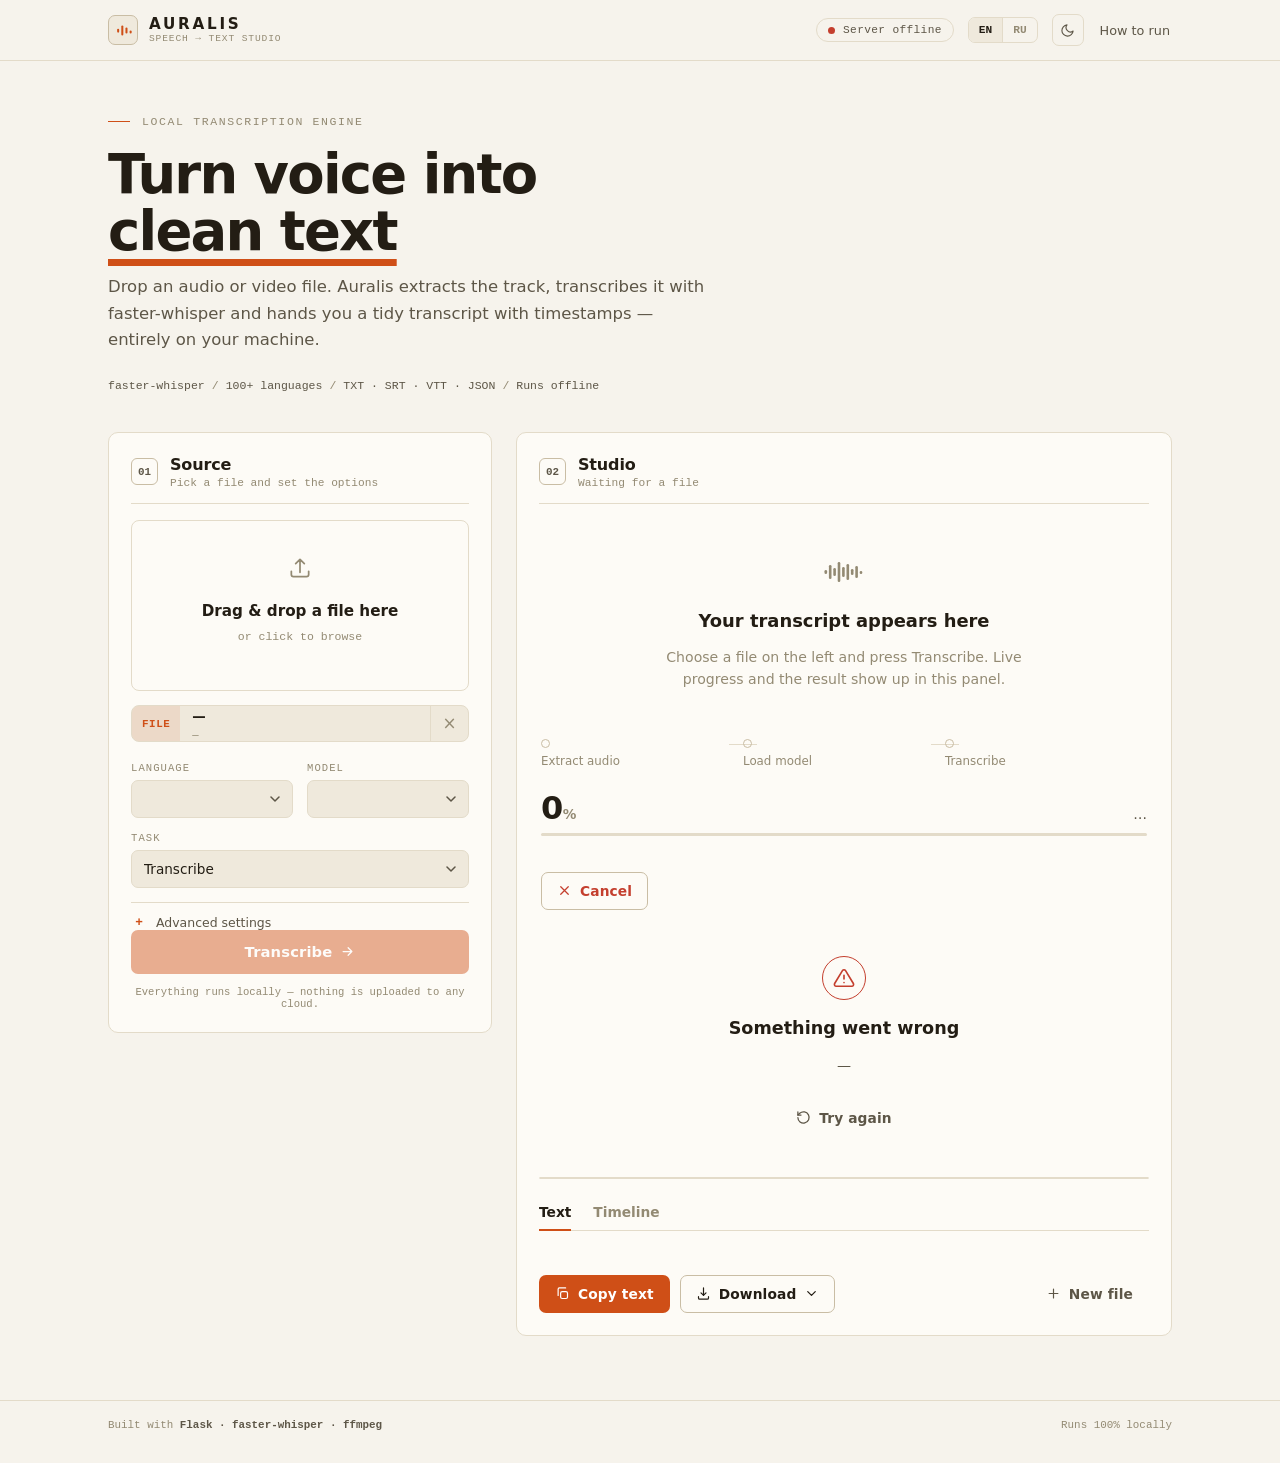
==== commit a6f32ac1: "Ready for GitHub Pages: relative asset paths & .nojekyll GitHub Pages serves project sites from a su" ====
--- a/public/index.html
+++ b/public/index.html
@@ -7,13 +7,13 @@
   <meta name="description" content="Auralis — local audio & video to text studio powered by faster-whisper.">
   <title>Auralis · Speech → Text Studio</title>
 
-  <link rel="icon" type="image/svg+xml" href="/favicon.svg">
+  <link rel="icon" type="image/svg+xml" href="favicon.svg">
 
   <link rel="preconnect" href="https://fonts.googleapis.com">
   <link rel="preconnect" href="https://fonts.gstatic.com" crossorigin>
   <link href="https://fonts.googleapis.com/css2?family=Instrument+Sans:ital,wght@0,400;0,500;0,600;0,700;1,400&family=Instrument+Serif:ital@0;1&family=IBM+Plex+Mono:wght@400;500;600&display=swap" rel="stylesheet">
 
-  <link rel="stylesheet" href="/css/styles.css">
+  <link rel="stylesheet" href="css/styles.css">
 </head>
 <body>
   <div class="page">
@@ -372,6 +372,6 @@
     //                  Cloudflare Pages (see README → Deployment)
     window.AURALIS = { apiBase: "" };
   </script>
-  <script src="/js/app.js"></script>
+  <script src="js/app.js"></script>
 </body>
 </html>
--- a/public/css/styles.css
+++ b/public/css/styles.css
@@ -0,0 +1,1244 @@
+/* =============================================================================
+   Auralis — design system
+   -----------------------------------------------------------------------------
+   Direction: a quiet transcription workstation. Warm graphite surfaces, flat
+   hairlines, one signal accent (studio orange), strict 4px spacing scale.
+   Typography does the work: Instrument Sans (UI), Instrument Serif (reading
+   pane), IBM Plex Mono (labels, numbers, file names).
+   ========================================================================== */
+
+/* --------------------------------------------------------------------------- *
+ * 1. Tokens
+ * --------------------------------------------------------------------------- */
+
+:root {
+  --font-sans: "Instrument Sans", ui-sans-serif, system-ui, -apple-system, "Segoe UI", Roboto, sans-serif;
+  --font-serif: "Instrument Serif", "Georgia", Cambria, "Times New Roman", serif;
+  --font-mono: "IBM Plex Mono", ui-monospace, "Cascadia Mono", "SFMono-Regular", Consolas, monospace;
+
+  --r: 8px;        /* radius, panels & controls  */
+  --r-sm: 5px;     /* radius, chips & micro parts */
+  --s1: 4px; --s2: 8px; --s3: 12px; --s4: 16px; --s5: 20px;
+  --s6: 24px; --s7: 32px; --s8: 48px;
+
+  --maxw: 1120px;
+  --header-h: 60px;
+
+  /* spacing around interactive controls */
+  --ctl-h: 38px;
+
+  /* the one accent. Used for: primary action, active step, underline, focus.
+     Everything else stays neutral so the accent keeps its voice. */
+  --accent: #ff7a3d;
+  --accent-hover: #ff8a55;
+  --accent-ink: #171310;          /* text on accent */
+  --accent-soft: rgba(255, 122, 61, 0.12);
+
+  --ok: #9cc47c;
+  --bad: #ff6b5e;
+  --bad-soft: rgba(255, 107, 94, 0.12);
+
+  --wave-fill: #8a8172;           /* waveform bars (read by JS via CSS var) */
+}
+
+:root[data-theme="dark"] {
+  color-scheme: dark;
+
+  --bg:        #14120f;
+  --panel:     #1a1712;
+  --panel-2:   #211d16;
+  --line:      #2a251e;
+  --line-strong: #3a3429;
+
+  --ink:       #ece5d8;
+  --ink-dim:   #a89f8f;
+  --ink-faint: #72694f;
+
+  --sel:       rgba(255, 122, 61, 0.30);
+  --shadow:    0 14px 34px rgba(0, 0, 0, 0.35);
+
+  --chevron: url("data:image/svg+xml,%3Csvg xmlns='http://www.w3.org/2000/svg' width='10' height='6'%3E%3Cpath d='M1 1l4 4 4-4' fill='none' stroke='%23a89f8f' stroke-width='1.5' stroke-linecap='round' stroke-linejoin='round'/%3E%3C/svg%3E");
+}
+
+:root[data-theme="light"] {
+  color-scheme: light;
+
+  --bg:        #f6f3ec;
+  --panel:     #fdfbf6;
+  --panel-2:   #efe9dc;
+  --line:      #e3dbc9;
+  --line-strong: #c9bda4;
+
+  --ink:       #231d14;
+  --ink-dim:   #5d5647;
+  --ink-faint: #938a73;
+
+  --accent:    #cf4f17;
+  --accent-hover: #b9440f;
+  --accent-ink: #ffffff;
+  --accent-soft: rgba(207, 79, 23, 0.10);
+
+  --ok: #557f37;
+  --bad: #c43f2e;
+  --bad-soft: rgba(196, 63, 46, 0.10);
+
+  --wave-fill: #b0a78a;
+
+  --sel:       rgba(207, 79, 23, 0.22);
+  --shadow:    0 14px 34px rgba(80, 60, 30, 0.12);
+
+  --chevron: url("data:image/svg+xml,%3Csvg xmlns='http://www.w3.org/2000/svg' width='10' height='6'%3E%3Cpath d='M1 1l4 4 4-4' fill='none' stroke='%235d5647' stroke-width='1.5' stroke-linecap='round' stroke-linejoin='round'/%3E%3C/svg%3E");
+}
+
+/* --------------------------------------------------------------------------- *
+ * 2. Base
+ * --------------------------------------------------------------------------- */
+
+*,
+*::before,
+*::after { box-sizing: border-box; }
+
+html { -webkit-text-size-adjust: 100%; }
+
+body {
+  margin: 0;
+  background: var(--bg);
+  color: var(--ink);
+  font: 400 16px/1.6 var(--font-sans);
+  -webkit-font-smoothing: antialiased;
+  text-rendering: optimizeLegibility;
+}
+
+h1, h2, h3, h4, p, ul, figure { margin: 0; }
+ul { padding: 0; list-style: none; }
+button { font: inherit; }
+
+::selection { background: var(--sel); color: var(--ink); }
+
+/* visible keyboard focus everywhere — a real product needs this */
+:focus-visible {
+  outline: 2px solid var(--accent);
+  outline-offset: 2px;
+}
+
+.wrap {
+  max-width: var(--maxw);
+  margin: 0 auto;
+  padding: 0 28px;
+}
+
+/* thin custom scrollbar for the reading panes */
+* { scrollbar-width: thin; scrollbar-color: var(--line-strong) transparent; }
+*::-webkit-scrollbar { width: 8px; height: 8px; }
+*::-webkit-scrollbar-thumb { background: var(--line-strong); border-radius: 8px; }
+*::-webkit-scrollbar-track { background: transparent; }
+
+/* --------------------------------------------------------------------------- *
+ * 3. Top bar
+ * --------------------------------------------------------------------------- */
+
+.topbar {
+  border-bottom: 1px solid var(--line);
+  background: var(--bg);
+}
+
+.topbar__inner {
+  height: var(--header-h);
+  display: flex;
+  align-items: center;
+  gap: var(--s5);
+}
+
+.brand {
+  display: inline-flex;
+  align-items: center;
+  gap: 11px;
+  text-decoration: none;
+  color: var(--ink);
+}
+
+.brand__mark {
+  width: 30px;
+  height: 30px;
+  display: grid;
+  place-items: center;
+  border: 1px solid var(--line-strong);
+  border-radius: 7px;
+  color: var(--accent);
+  background: var(--panel-2);
+}
+
+.brand__mark svg { width: 17px; height: 17px; }
+
+.brand__text { display: flex; flex-direction: column; line-height: 1.15; }
+
+.brand__text strong {
+  font-weight: 700;
+  font-size: 0.95rem;
+  letter-spacing: 0.18em;
+}
+
+.brand__text small {
+  font: 500 0.6rem var(--font-mono);
+  letter-spacing: 0.09em;
+  text-transform: uppercase;
+  color: var(--ink-faint);
+}
+
+.topbar__right {
+  margin-left: auto;
+  display: flex;
+  align-items: center;
+  gap: 14px;
+}
+
+/* server status pill */
+.status {
+  display: inline-flex;
+  align-items: center;
+  gap: 8px;
+  padding: 5px 11px;
+  border: 1px solid var(--line);
+  border-radius: 999px;
+  font: 500 0.7rem var(--font-mono);
+  letter-spacing: 0.03em;
+  color: var(--ink-dim);
+  white-space: nowrap;
+}
+
+.status__dot {
+  width: 7px;
+  height: 7px;
+  border-radius: 50%;
+  background: var(--ink-faint);
+  flex: none;
+}
+
+.status.is-ok  .status__dot { background: var(--ok); }
+.status.is-bad .status__dot { background: var(--bad); }
+
+/* language EN/RU */
+.segment {
+  display: inline-flex;
+  border: 1px solid var(--line);
+  border-radius: 7px;
+  overflow: hidden;
+}
+
+.segment__btn {
+  border: 0;
+  background: transparent;
+  padding: 6px 10px;
+  font: 600 0.7rem var(--font-mono);
+  color: var(--ink-faint);
+  cursor: pointer;
+  transition: color 0.15s, background 0.15s;
+}
+
+.segment__btn + .segment__btn { border-left: 1px solid var(--line); }
+.segment__btn:hover { color: var(--ink); }
+.segment__btn.is-active {
+  color: var(--ink);
+  background: var(--panel-2);
+}
+
+/* theme toggle */
+.icon-btn {
+  width: 32px;
+  height: 32px;
+  display: grid;
+  place-items: center;
+  border: 1px solid var(--line);
+  border-radius: 7px;
+  background: transparent;
+  color: var(--ink-dim);
+  cursor: pointer;
+  transition: color 0.15s, border-color 0.15s, background 0.15s;
+}
+
+.icon-btn:hover { color: var(--ink); border-color: var(--line-strong); background: var(--panel-2); }
+.icon-btn svg { width: 15px; height: 15px; }
+
+:root[data-theme="dark"] .ico-sun  { display: block; }
+:root[data-theme="dark"] .ico-moon { display: none; }
+:root[data-theme="light"] .ico-sun  { display: none; }
+:root[data-theme="light"] .ico-moon { display: block; }
+
+/* "how to run" link */
+.link-btn {
+  border: 0;
+  background: transparent;
+  padding: 6px 2px;
+  font: 500 0.8rem var(--font-sans);
+  color: var(--ink-dim);
+  cursor: pointer;
+  text-decoration: underline transparent;
+  text-underline-offset: 4px;
+  transition: color 0.15s, text-decoration-color 0.15s;
+}
+
+.link-btn:hover { color: var(--ink); text-decoration-color: var(--accent); }
+
+/* --------------------------------------------------------------------------- *
+ * 4. Hero — short, typographic, no decoration
+ * --------------------------------------------------------------------------- */
+
+.hero { padding: 54px 0 40px; }
+
+.hero__eyebrow {
+  display: flex;
+  align-items: center;
+  gap: 12px;
+  font: 500 0.72rem var(--font-mono);
+  letter-spacing: 0.14em;
+  text-transform: uppercase;
+  color: var(--ink-faint);
+}
+
+.hero__eyebrow::before {
+  content: "";
+  width: 22px;
+  height: 1px;
+  background: var(--accent);
+}
+
+.hero__title {
+  margin: 18px 0 14px;
+  font-weight: 600;
+  font-size: clamp(2.3rem, 4.6vw, 3.4rem);
+  line-height: 1.05;
+  letter-spacing: -0.032em;
+}
+
+/* accent word in the headline: flat underline, no gradient */
+.hero__title .mark {
+  text-decoration: underline;
+  text-decoration-color: var(--accent);
+  text-decoration-thickness: 0.13em;
+  text-underline-offset: 0.17em;
+}
+
+.hero__sub {
+  max-width: 58ch;
+  font-size: 1.03rem;
+  color: var(--ink-dim);
+}
+
+.hero__facts {
+  margin-top: 26px;
+  display: flex;
+  flex-wrap: wrap;
+  column-gap: 7px;
+  row-gap: 6px;
+  font: 500 0.72rem var(--font-mono);
+  color: var(--ink-dim);
+}
+
+.hero__facts li + li::before {
+  content: "/";
+  margin-right: 7px;
+  color: var(--ink-faint);
+}
+
+/* --------------------------------------------------------------------------- *
+ * 5. Workspace layout
+ * --------------------------------------------------------------------------- */
+
+.workspace {
+  display: grid;
+  grid-template-columns: minmax(320px, 384px) minmax(0, 1fr);
+  gap: var(--s6);
+  align-items: start;
+  padding-bottom: 64px;
+}
+
+.card {
+  background: var(--panel);
+  border: 1px solid var(--line);
+  border-radius: 10px;
+}
+
+.card--source { padding: 22px; }
+.card--studio { padding: 22px; min-height: 460px; display: flex; flex-direction: column; }
+
+.card__head {
+  display: flex;
+  align-items: center;
+  gap: 12px;
+  padding-bottom: 14px;
+  margin-bottom: 16px;
+  border-bottom: 1px solid var(--line);
+}
+
+.step-badge {
+  flex: none;
+  width: 27px;
+  height: 27px;
+  display: grid;
+  place-items: center;
+  border: 1px solid var(--line-strong);
+  border-radius: 6px;
+  font: 600 0.68rem var(--font-mono);
+  color: var(--ink-dim);
+}
+
+.card__head h2 {
+  font-weight: 600;
+  font-size: 1rem;
+  letter-spacing: -0.01em;
+  line-height: 1.2;
+}
+
+.card__sub {
+  margin-top: 2px;
+  font: 500 0.7rem var(--font-mono);
+  color: var(--ink-faint);
+}
+
+.card__badge {
+  margin-left: auto;
+  padding: 3px 8px;
+  border: 1px solid var(--line-strong);
+  border-radius: var(--r-sm);
+  font: 600 0.66rem var(--font-mono);
+  letter-spacing: 0.1em;
+  color: var(--accent);
+}
+
+/* --------------------------------------------------------------------------- *
+ * 6. Dropzone & file chip
+ * --------------------------------------------------------------------------- */
+
+.dropzone {
+  display: flex;
+  flex-direction: column;
+  align-items: center;
+  justify-content: center;
+  gap: 7px;
+  padding: 34px 16px 28px;
+  text-align: center;
+  border: 1px solid var(--line);
+  border-radius: var(--r);
+  cursor: pointer;
+  transition: border-color 0.15s, background 0.15s;
+}
+
+.dropzone:hover { border-color: var(--line-strong); background: var(--panel-2); }
+.dropzone.is-drag { border-color: var(--accent); background: var(--accent-soft); }
+
+.dropzone__icon {
+  color: var(--ink-faint);
+  margin-bottom: 4px;
+}
+
+.dropzone__icon svg { width: 26px; height: 26px; }
+
+.dropzone__title { font-weight: 600; font-size: 0.95rem; }
+
+.dropzone__hint {
+  font: 500 0.72rem var(--font-mono);
+  color: var(--ink-faint);
+}
+
+.dropzone__formats {
+  margin-top: 12px;
+  font: 500 0.63rem var(--font-mono);
+  letter-spacing: 0.02em;
+  color: var(--ink-faint);
+  max-width: 100%;
+}
+
+/* selected file */
+.filechip {
+  display: flex;
+  align-items: stretch;
+  margin-top: 14px;
+  border: 1px solid var(--line);
+  border-radius: var(--r);
+  background: var(--panel-2);
+  overflow: hidden;
+}
+
+.filechip__ext {
+  display: flex;
+  align-items: center;
+  padding: 0 10px;
+  font: 600 0.68rem var(--font-mono);
+  letter-spacing: 0.05em;
+  color: var(--accent);
+  background: var(--accent-soft);
+}
+
+.filechip__meta {
+  display: flex;
+  flex-direction: column;
+  justify-content: center;
+  gap: 1px;
+  padding: 0 12px;
+  min-width: 0;
+}
+
+.filechip__meta strong {
+  font-weight: 600;
+  font-size: 0.84rem;
+  white-space: nowrap;
+  overflow: hidden;
+  text-overflow: ellipsis;
+}
+
+.filechip__meta small {
+  font: 500 0.66rem var(--font-mono);
+  color: var(--ink-faint);
+}
+
+.filechip__remove {
+  margin-left: auto;
+  border: 0;
+  border-left: 1px solid var(--line);
+  background: transparent;
+  color: var(--ink-faint);
+  width: 38px;
+  font-size: 1.05rem;
+  cursor: pointer;
+  transition: color 0.15s, background 0.15s;
+}
+
+.filechip__remove:hover { color: var(--bad); background: var(--bad-soft); }
+
+/* waveform — real decoded audio, drawn flat */
+.waveform {
+  margin: 14px 0 0;
+  padding: 12px 14px;
+  border: 1px solid var(--line);
+  border-radius: var(--r);
+  background: var(--panel);
+}
+
+.waveform canvas { display: block; width: 100%; }
+
+.waveform figcaption {
+  margin-top: 6px;
+  text-align: center;
+  font: 500 0.62rem var(--font-mono);
+  letter-spacing: 0.08em;
+  text-transform: uppercase;
+  color: var(--ink-faint);
+}
+
+/* --------------------------------------------------------------------------- *
+ * 7. Options & form controls
+ * --------------------------------------------------------------------------- */
+
+.options {
+  margin-top: 20px;
+  display: grid;
+  grid-template-columns: 1fr 1fr;
+  gap: 14px;
+}
+
+.field { display: flex; flex-direction: column; gap: 6px; min-width: 0; }
+.field--full { grid-column: 1 / -1; }
+
+.field label {
+  font: 500 0.66rem var(--font-mono);
+  letter-spacing: 0.1em;
+  text-transform: uppercase;
+  color: var(--ink-faint);
+}
+
+.field__hint { font: 500 0.68rem var(--font-mono); color: var(--ink-faint); }
+
+.select-wrap { position: relative; display: block; }
+
+.select {
+  appearance: none;
+  -webkit-appearance: none;
+  width: 100%;
+  height: var(--ctl-h);
+  padding: 0 32px 0 12px;
+  border: 1px solid var(--line);
+  border-radius: 7px;
+  background-color: var(--panel-2);
+  background-image: var(--chevron);
+  background-repeat: no-repeat;
+  background-position: right 12px center;
+  color: var(--ink);
+  font: 500 0.85rem var(--font-sans);
+  cursor: pointer;
+  transition: border-color 0.15s;
+}
+
+.select:hover { border-color: var(--line-strong); }
+
+/* the native popup list is browser themed — fine. */
+.select option { color: var(--ink); background: var(--panel-2); }
+
+/* advanced */
+.advanced { border-top: 1px solid var(--line); padding-top: 12px; grid-column: 1 / -1; }
+
+.advanced summary {
+  display: flex;
+  align-items: center;
+  gap: 9px;
+  cursor: pointer;
+  font: 500 0.78rem var(--font-sans);
+  color: var(--ink-dim);
+  list-style: none;
+  transition: color 0.15s;
+}
+
+.advanced summary::-webkit-details-marker { display: none; }
+.advanced summary:hover { color: var(--ink); }
+
+.advanced summary::before {
+  content: "+";
+  font: 600 0.8rem var(--font-mono);
+  color: var(--accent);
+  width: 16px;
+  text-align: center;
+  transition: transform 0.15s;
+}
+
+.advanced[open] summary::before { content: "–"; }
+
+.advanced__body {
+  margin-top: 14px;
+  padding: 14px;
+  border: 1px solid var(--line);
+  border-radius: var(--r);
+  background: var(--panel-2);
+  display: grid;
+  gap: 14px;
+}
+
+.advanced__field { grid-column: 1 / -1; }
+
+/* toggles */
+.switch {
+  display: flex;
+  align-items: center;
+  gap: 12px;
+  cursor: pointer;
+}
+
+.switch input {
+  position: absolute;
+  opacity: 0;
+  pointer-events: none;
+}
+
+.switch__ui {
+  position: relative;
+  flex: none;
+  width: 36px;
+  height: 21px;
+  border-radius: 999px;
+  background: var(--line-strong);
+  transition: background 0.18s;
+}
+
+.switch__ui::before {
+  content: "";
+  position: absolute;
+  top: 3px;
+  left: 3px;
+  width: 15px;
+  height: 15px;
+  border-radius: 50%;
+  background: var(--bg);
+  transition: left 0.18s;
+}
+
+.switch input:checked + .switch__ui { background: var(--accent); }
+.switch input:checked + .switch__ui::before { left: 18px; background: var(--accent-ink); }
+.switch input:focus-visible + .switch__ui {
+  outline: 2px solid var(--accent);
+  outline-offset: 2px;
+}
+
+.switch__label { display: flex; flex-direction: column; }
+.switch__label strong { font-weight: 600; font-size: 0.82rem; }
+.switch__label small { font: 500 0.66rem var(--font-mono); color: var(--ink-faint); }
+
+.card__note {
+  margin-top: 12px;
+  text-align: center;
+  font: 500 0.66rem var(--font-mono);
+  color: var(--ink-faint);
+}
+
+/* --------------------------------------------------------------------------- *
+ * 8. Buttons
+ * --------------------------------------------------------------------------- */
+
+.btn {
+  display: inline-flex;
+  align-items: center;
+  justify-content: center;
+  gap: 8px;
+  height: var(--ctl-h);
+  padding: 0 15px;
+  border: 1px solid transparent;
+  border-radius: 7px;
+  font: 600 0.86rem var(--font-sans);
+  letter-spacing: 0.01em;
+  cursor: pointer;
+  white-space: nowrap;
+  transition: background 0.15s, border-color 0.15s, color 0.15s;
+}
+
+.btn:active { transform: translateY(1px); }
+.btn svg { width: 15px; height: 15px; flex: none; }
+.btn[disabled] { opacity: 0.45; cursor: not-allowed; }
+
+.btn--primary { background: var(--accent); color: var(--accent-ink); }
+.btn--primary:hover:not([disabled]) { background: var(--accent-hover); }
+
+.btn--outline { background: transparent; border-color: var(--line-strong); color: var(--ink); }
+.btn--outline:hover:not([disabled]) { border-color: var(--ink-dim); background: var(--panel-2); }
+
+.btn--ghost { background: transparent; color: var(--ink-dim); }
+.btn--ghost:hover:not([disabled]) { color: var(--ink); background: var(--panel-2); }
+
+.btn--danger { background: transparent; border-color: var(--line-strong); color: var(--bad); }
+.btn--danger:hover:not([disabled]) { border-color: var(--bad); background: var(--bad-soft); }
+
+.btn--wide { width: 100%; height: 44px; justify-content: center; font-size: 0.92rem; }
+
+/* --------------------------------------------------------------------------- *
+ * 9. Studio states
+ * --------------------------------------------------------------------------- */
+
+.state {
+  flex: 1;
+  display: flex;
+  flex-direction: column;
+  align-items: center;
+  justify-content: center;
+  text-align: center;
+  padding: 40px 10px;
+}
+
+/* -- empty -- */
+.state--empty { gap: 10px; }
+
+.state--empty .empty-mark {
+  color: var(--ink-faint);
+  margin-bottom: 6px;
+}
+
+.state--empty .empty-mark svg { width: 40px; height: 24px; }
+
+.state--empty h3 { font-weight: 600; font-size: 1.12rem; }
+
+.state--empty p {
+  max-width: 42ch;
+  font-size: 0.88rem;
+  color: var(--ink-faint);
+}
+
+/* -- progress -- */
+.state--progress {
+  align-items: stretch;
+  text-align: left;
+  justify-content: flex-start;
+  padding: 8px 2px 6px;
+}
+
+.stepper {
+  display: grid;
+  grid-template-columns: repeat(3, 1fr);
+  margin-bottom: 24px;
+}
+
+.stepper__item {
+  position: relative;
+  display: flex;
+  flex-direction: column;
+  align-items: flex-start;
+  gap: 6px;
+  padding-right: 14px;
+}
+
+.stepper__item:not(:last-child)::after {
+  content: "";
+  position: absolute;
+  top: 5px;
+  left: calc(100% - 14px);
+  width: 28px;
+  height: 1px;
+  background: var(--line);
+}
+
+.stepper__dot {
+  width: 9px;
+  height: 9px;
+  border-radius: 50%;
+  border: 1.6px solid var(--line-strong);
+  background: transparent;
+  transition: background 0.2s, border-color 0.2s;
+}
+
+.stepper__label {
+  font: 500 0.74rem var(--font-sans);
+  color: var(--ink-faint);
+  transition: color 0.2s;
+}
+
+.stepper__item.is-active .stepper__dot { background: var(--accent); border-color: var(--accent); }
+.stepper__item.is-active .stepper__label { color: var(--ink); }
+.stepper__item.is-done .stepper__dot { background: var(--ok); border-color: var(--ok); }
+.stepper__item.is-done .stepper__label { color: var(--ink-dim); }
+
+.progress__head {
+  display: flex;
+  align-items: baseline;
+  justify-content: space-between;
+  gap: 16px;
+  margin-bottom: 8px;
+}
+
+.progress__pct {
+  font: 600 2rem/1 var(--font-sans);
+  letter-spacing: -0.02em;
+}
+
+.progress__pct small { font-size: 0.85rem; color: var(--ink-faint); }
+
+.progress__status {
+  font-size: 0.86rem;
+  color: var(--ink-dim);
+  text-align: right;
+}
+
+.progress__bar {
+  height: 3px;
+  border-radius: 2px;
+  background: var(--line);
+  overflow: hidden;
+}
+
+.progress__fill {
+  display: block;
+  height: 100%;
+  width: 0;
+  background: var(--accent);
+  transition: width 0.3s ease;
+}
+
+.progress__meta {
+  display: flex;
+  flex-wrap: wrap;
+  gap: 8px;
+  margin-top: 14px;
+}
+
+#progressMeta .meta-chip {
+  display: inline-flex;
+  align-items: baseline;
+  gap: 6px;
+  padding: 3px 9px;
+  border: 1px solid var(--line);
+  border-radius: var(--r-sm);
+  font: 500 0.64rem var(--font-mono);
+  color: var(--ink-faint);
+}
+
+#progressMeta .meta-chip b { font-weight: 600; color: var(--ink); }
+
+.state--progress .btn--danger { margin-top: 22px; align-self: flex-start; }
+
+/* -- error -- */
+.state--error { gap: 12px; }
+
+.state__icon {
+  width: 44px;
+  height: 44px;
+  display: grid;
+  place-items: center;
+  border: 1px solid var(--bad);
+  border-radius: 50%;
+  color: var(--bad);
+  margin-bottom: 2px;
+}
+
+.state__icon svg { width: 22px; height: 22px; }
+
+.state--error h3 { font-weight: 600; font-size: 1.1rem; }
+
+.state--error p {
+  max-width: 46ch;
+  font-size: 0.88rem;
+  color: var(--ink-dim);
+}
+
+.error__details {
+  width: 100%;
+  max-width: 560px;
+  margin-top: 6px;
+  border: 1px solid var(--line);
+  border-radius: var(--r);
+  background: var(--panel-2);
+  text-align: left;
+}
+
+.error__details summary {
+  cursor: pointer;
+  padding: 9px 12px;
+  font: 500 0.72rem var(--font-mono);
+  color: var(--ink-dim);
+  list-style: none;
+}
+
+.error__details summary::-webkit-details-marker { display: none; }
+
+.error__details pre {
+  margin: 0;
+  padding: 0 12px 12px;
+  font: 500 0.72rem/1.6 var(--font-mono);
+  color: var(--bad);
+  white-space: pre-wrap;
+  word-break: break-word;
+  max-height: 180px;
+  overflow: auto;
+}
+
+.state--error .btn--ghost { margin-top: 10px; }
+
+/* -- result -- */
+.state--result {
+  align-items: stretch;
+  text-align: left;
+  justify-content: flex-start;
+  padding: 0;
+}
+
+/* metric strip */
+.result__stats {
+  display: grid;
+  grid-template-columns: repeat(auto-fit, minmax(96px, 1fr));
+  border: 1px solid var(--line);
+  border-radius: var(--r);
+  overflow: hidden;
+}
+
+#resultStats .meta-chip {
+  display: flex;
+  flex-direction: column;
+  gap: 3px;
+  padding: 10px 14px;
+  font: 500 0.63rem var(--font-mono);
+  letter-spacing: 0.09em;
+  text-transform: uppercase;
+  color: var(--ink-faint);
+}
+
+#resultStats .meta-chip + .meta-chip { border-left: 1px solid var(--line); }
+
+#resultStats .meta-chip b {
+  font: 600 1.1rem/1.1 var(--font-sans);
+  letter-spacing: -0.01em;
+  text-transform: none;
+  color: var(--ink);
+}
+
+/* tabs */
+.tabs {
+  display: flex;
+  gap: 22px;
+  margin: 18px 0 0;
+  border-bottom: 1px solid var(--line);
+}
+
+.tab {
+  border: 0;
+  border-bottom: 2px solid transparent;
+  margin-bottom: -1px;
+  padding: 7px 0 9px;
+  background: transparent;
+  font: 600 0.86rem var(--font-sans);
+  color: var(--ink-faint);
+  cursor: pointer;
+  transition: color 0.15s, border-color 0.15s;
+}
+
+.tab:hover { color: var(--ink-dim); }
+.tab.is-active { color: var(--ink); border-bottom-color: var(--accent); }
+
+.pane { margin-top: 14px; max-height: 520px; overflow: auto; }
+
+/* transcript reads like a typeset page */
+.transcript {
+  font: 400 1.1rem/1.78 var(--font-serif);
+  color: var(--ink);
+  padding: 2px 2px 10px;
+  white-space: pre-wrap;
+}
+
+/* timeline — mono clocks, hairline rows */
+.timeline__row {
+  display: grid;
+  grid-template-columns: 96px 1fr;
+  gap: 14px;
+  padding: 8px 0;
+  border-bottom: 1px solid var(--line);
+}
+
+.timeline__row:last-child { border-bottom: 0; }
+
+.timeline__time {
+  padding-top: 4px;
+  font: 500 0.7rem var(--font-mono);
+  color: var(--ink-faint);
+  white-space: nowrap;
+}
+
+.timeline__text {
+  font-size: 0.9rem;
+  line-height: 1.7;
+  color: var(--ink-dim);
+}
+
+.timeline__text .w { transition: color 0.1s, background 0.1s; }
+.timeline__text .w:hover {
+  color: var(--ink);
+  background: var(--accent-soft);
+  border-radius: 3px;
+}
+
+/* actions row */
+.result__actions {
+  display: flex;
+  align-items: center;
+  gap: 10px;
+  margin-top: 18px;
+  flex-wrap: wrap;
+}
+
+.result__actions .btn--ghost { margin-left: auto; }
+
+/* download menu */
+.menu { position: relative; }
+
+.menu__caret { width: 12px; height: 12px; }
+
+.menu__list {
+  position: absolute;
+  z-index: 40;
+  top: calc(100% + 6px);
+  left: 0;
+  min-width: 215px;
+  padding: 6px;
+  background: var(--panel);
+  border: 1px solid var(--line-strong);
+  border-radius: var(--r);
+  box-shadow: var(--shadow);
+  display: none;
+}
+
+.menu.is-open .menu__list { display: block; }
+
+.menu__item {
+  display: flex;
+  align-items: baseline;
+  gap: 12px;
+  width: 100%;
+  padding: 8px 10px;
+  border: 0;
+  border-radius: var(--r-sm);
+  background: transparent;
+  text-align: left;
+  cursor: pointer;
+  transition: background 0.12s;
+}
+
+.menu__item:hover { background: var(--panel-2); }
+
+.menu__item span { font: 600 0.78rem var(--font-mono); color: var(--ink); }
+.menu__item small { font-size: 0.73rem; color: var(--ink-faint); }
+
+/* --------------------------------------------------------------------------- *
+ * 10. Footer
+ * --------------------------------------------------------------------------- */
+
+.footer { border-top: 1px solid var(--line); }
+
+.footer__inner {
+  display: flex;
+  align-items: center;
+  justify-content: space-between;
+  gap: 16px;
+  flex-wrap: wrap;
+  padding-top: 18px;
+  padding-bottom: 28px;
+  font: 500 0.68rem var(--font-mono);
+  color: var(--ink-faint);
+}
+
+.footer__inner strong { font-weight: 600; color: var(--ink-dim); }
+.footer__sep { color: var(--line-strong); }
+
+/* --------------------------------------------------------------------------- *
+ * 11. Toasts
+ * --------------------------------------------------------------------------- */
+
+.toasts {
+  position: fixed;
+  z-index: 80;
+  bottom: 20px;
+  left: 50%;
+  transform: translateX(-50%);
+  display: flex;
+  flex-direction: column;
+  align-items: center;
+  gap: 8px;
+  pointer-events: none;
+}
+
+.toast {
+  display: flex;
+  align-items: center;
+  gap: 9px;
+  max-width: 90vw;
+  padding: 9px 14px;
+  background: var(--panel);
+  border: 1px solid var(--line-strong);
+  border-radius: 7px;
+  box-shadow: var(--shadow);
+  font-size: 0.82rem;
+  color: var(--ink);
+  animation: toast-in 0.18s ease-out;
+}
+
+.toast__ico {
+  flex: none;
+  width: 18px;
+  height: 18px;
+  display: grid;
+  place-items: center;
+  border-radius: 50%;
+  font: 700 0.66rem var(--font-mono);
+}
+
+.toast--ok  .toast__ico { background: var(--ok); color: var(--bg); }
+.toast--err .toast__ico { background: var(--bad); color: var(--bg); }
+.toast--info .toast__ico { background: var(--line-strong); color: var(--bg); }
+
+.toast.is-out {
+  opacity: 0;
+  transform: translateY(6px);
+  transition: opacity 0.3s, transform 0.3s;
+}
+
+@keyframes toast-in {
+  from { opacity: 0; transform: translateY(8px); }
+  to   { opacity: 1; transform: translateY(0); }
+}
+
+/* --------------------------------------------------------------------------- *
+ * 12. Help modal
+ * --------------------------------------------------------------------------- */
+
+.modal {
+  position: fixed;
+  inset: 0;
+  z-index: 70;
+  display: flex;
+  align-items: center;
+  justify-content: center;
+  padding: 20px;
+}
+
+.modal[hidden] { display: none; }
+
+.modal__overlay {
+  position: absolute;
+  inset: 0;
+  background: rgba(10, 8, 6, 0.55);
+}
+
+.modal__card {
+  position: relative;
+  width: min(540px, 100%);
+  max-height: calc(100vh - 40px);
+  overflow: auto;
+  background: var(--panel);
+  border: 1px solid var(--line-strong);
+  border-radius: 10px;
+  box-shadow: 0 24px 60px rgba(0, 0, 0, 0.35);
+}
+
+.modal__head {
+  display: flex;
+  align-items: center;
+  justify-content: space-between;
+  padding: 15px 20px;
+  border-bottom: 1px solid var(--line);
+}
+
+.modal__head h3 { font-weight: 600; font-size: 1.02rem; }
+
+.modal__body { padding: 20px; }
+
+.modal__body h4 {
+  margin: 16px 0 6px;
+  font: 600 0.72rem var(--font-mono);
+  letter-spacing: 0.1em;
+  text-transform: uppercase;
+  color: var(--ink-faint);
+}
+
+.modal__body h4:first-child { margin-top: 0; }
+
+.modal__body p { font-size: 0.86rem; color: var(--ink-dim); }
+
+.modal__body pre {
+  margin: 8px 0 0;
+  padding: 12px 14px;
+  border: 1px solid var(--line);
+  border-radius: var(--r);
+  background: var(--panel-2);
+  font: 500 0.76rem/1.7 var(--font-mono);
+  color: var(--ink);
+  white-space: pre-wrap;
+  word-break: break-word;
+}
+
+/* --------------------------------------------------------------------------- *
+ * 13. Responsive
+ * --------------------------------------------------------------------------- */
+
+@media (max-width: 980px) {
+  .workspace { grid-template-columns: 1fr; }
+  .card--studio { min-height: 0; }
+}
+
+@media (max-width: 720px) {
+  .wrap { padding: 0 18px; }
+  .hero { padding: 36px 0 28px; }
+  .topbar__right { gap: 10px; }
+
+  .options { grid-template-columns: 1fr; }
+  .field--full { grid-column: auto; }
+  .advanced { grid-column: auto; }
+}
+
+@media (max-width: 480px) {
+  .status { display: none; }            /* status still available in DOM/aria */
+  .brand__text small { display: none; }
+  .timeline__row { grid-template-columns: 1fr; gap: 4px; }
+  .result__actions .btn--ghost { margin-left: 0; }
+  .result__actions { gap: 8px; }
+}
+
+/* --------------------------------------------------------------------------- *
+ * 14. Reduced motion
+ * --------------------------------------------------------------------------- */
+
+@media (prefers-reduced-motion: reduce) {
+  *, *::before, *::after {
+    animation-duration: 0.01ms !important;
+    animation-iteration-count: 1 !important;
+    transition-duration: 0.01ms !important;
+  }
+}
